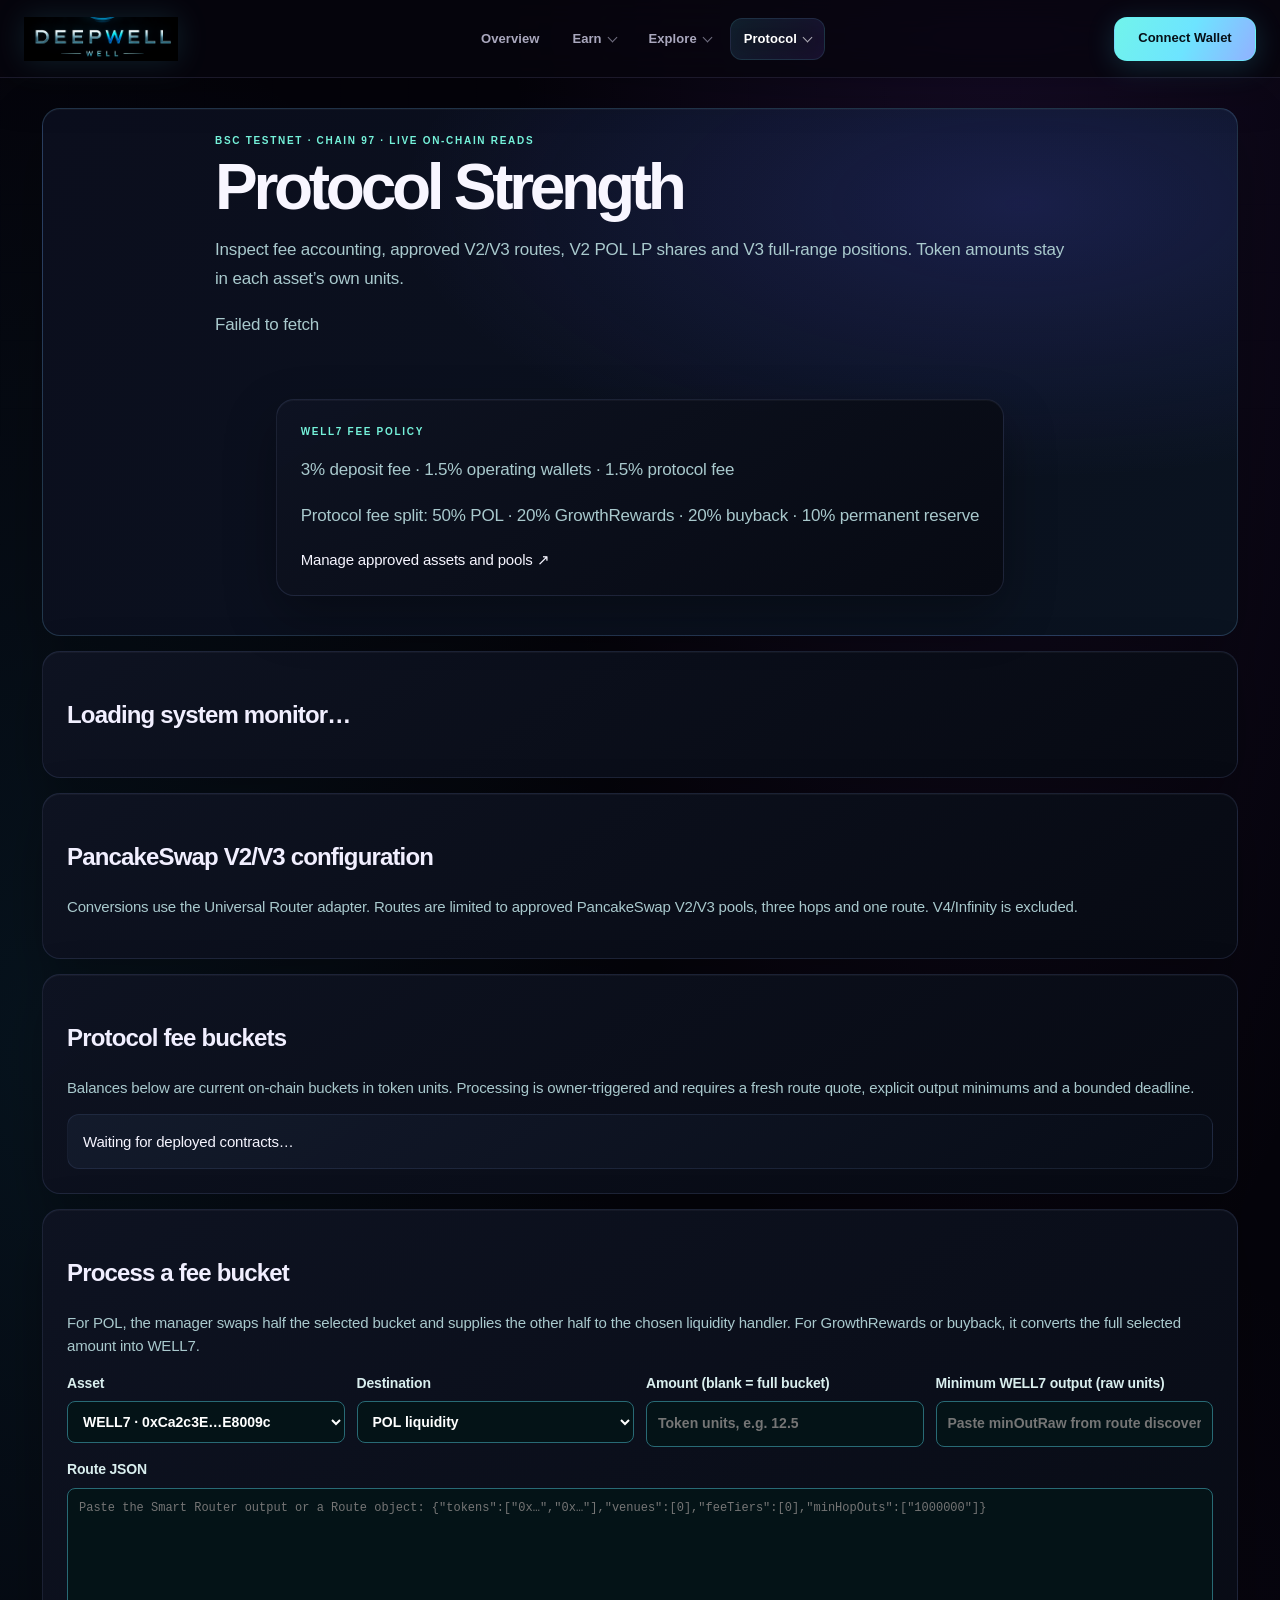
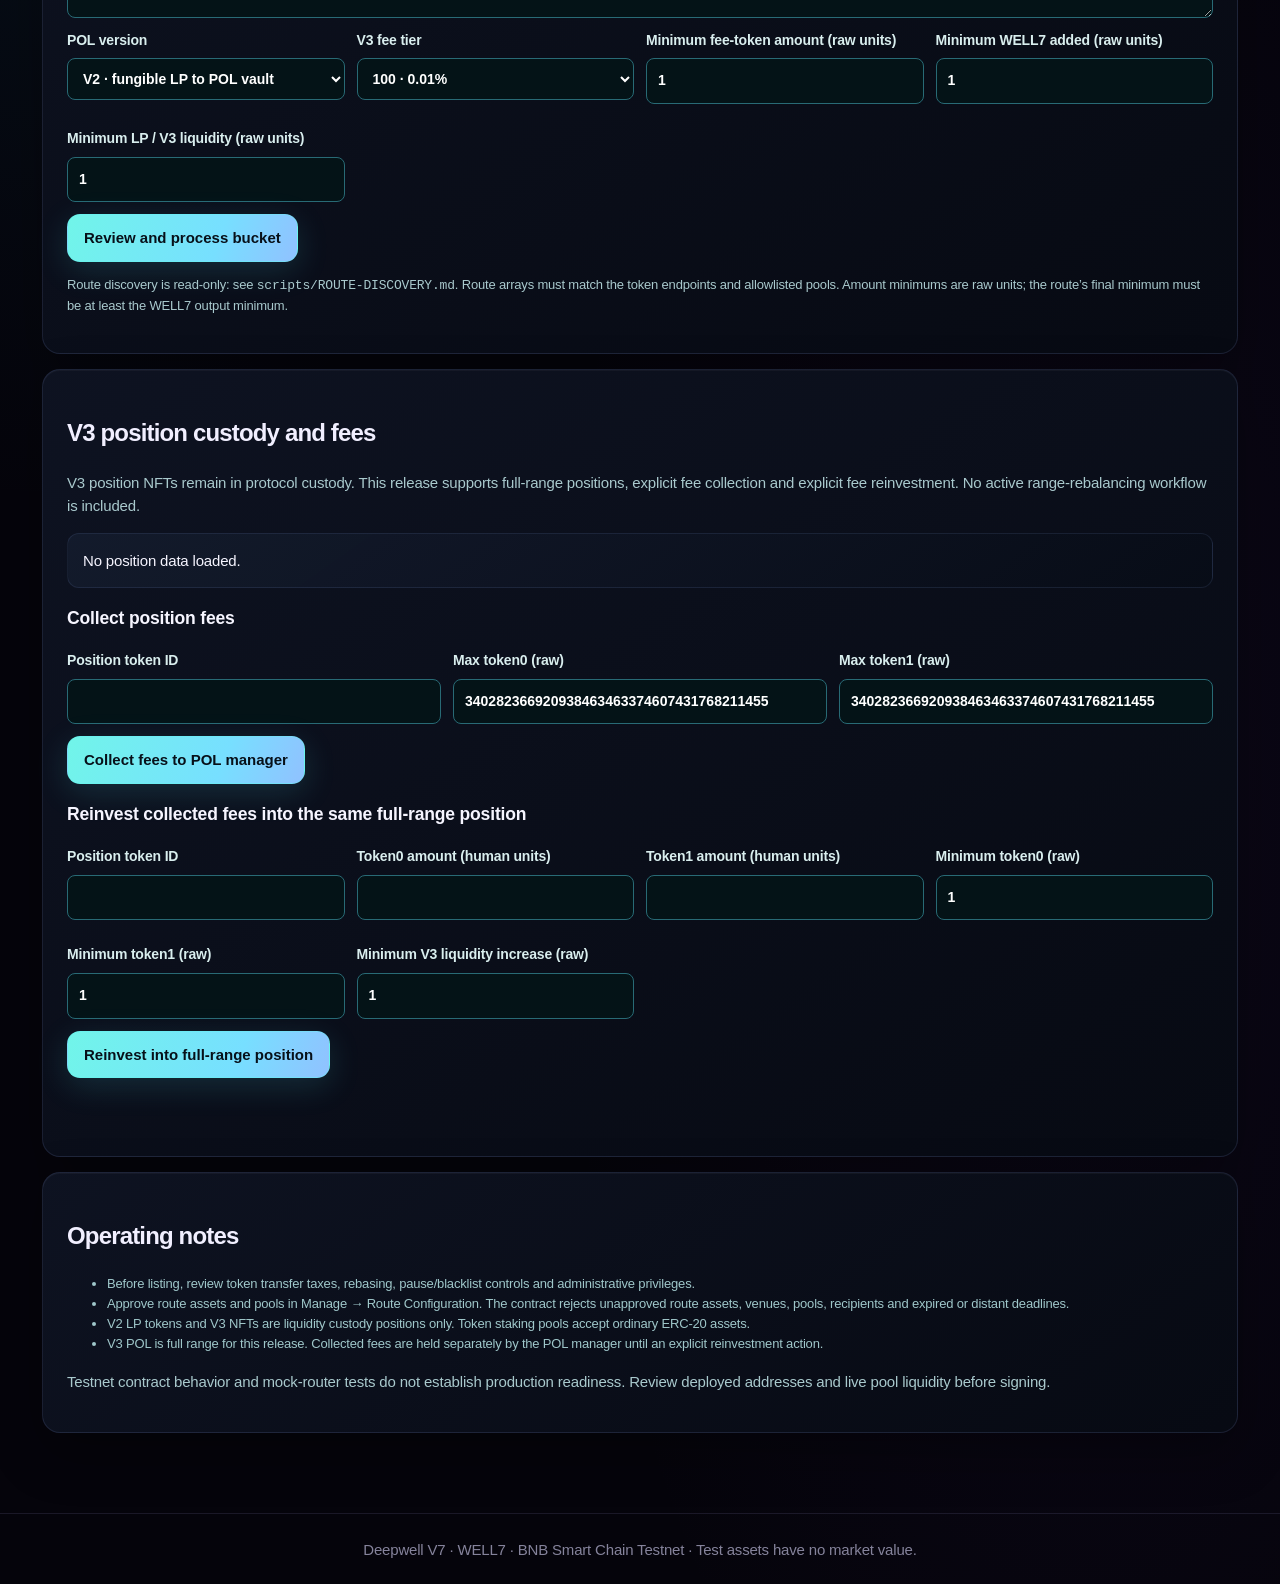
==== strength/index.html @ 783f45ca "Add files via upload" ====
<!doctype html>
<html lang="en">
<head>
  <meta charset="utf-8"><meta name="viewport" content="width=device-width,initial-scale=1">
  <title>Protocol Strength · Deepwell WELL7 Testnet</title>
  <meta name="description" content="Inspect WELL7 fee buckets, V2 POL shares and full-range V3 positions on BNB Smart Chain Testnet.">
  <link rel="icon" href="/favicon.ico"><link rel="stylesheet" href="/static/css/app.css"><link rel="stylesheet" href="/meme/meme.css"><link rel="stylesheet" href="/static/css/polish.css"><link rel="stylesheet" href="/static/css/launch-ui.css?v=well7-v2-v3">
  <style>
    .strength-main{max-width:1240px;margin:30px auto 80px;padding:0 22px}.strength-hero,.strength-box,.asset-row{background:#071519;border:1px solid #164851;border-radius:18px;padding:24px;margin:15px 0}.strength-hero{display:grid;grid-template-columns:minmax(0,1fr) minmax(250px,320px);gap:28px;align-items:center}.strength-hero h1{font-size:clamp(38px,6vw,64px);margin:8px 0}.strength-hero p,.strength-box p{color:#a9c9cd}.strength-grid{display:grid;grid-template-columns:repeat(auto-fit,minmax(220px,1fr));gap:12px}.strength-metric{background:#031014;border:1px solid #133c43;border-radius:12px;padding:15px;overflow-wrap:anywhere}.strength-metric small{display:block;color:#76a2a8;text-transform:uppercase;font-size:11px;letter-spacing:.06em}.strength-metric b{display:block;margin-top:7px;font-size:15px;overflow-wrap:anywhere}.strength-status{min-height:24px;color:#73ffea}.warn{color:#ffe28a}.good{color:#76ffea}.route-note,.action-guide{color:#9fc7ca;font-size:13px}.asset-list{display:grid;gap:12px}.asset-heading{display:flex;justify-content:space-between;gap:15px;align-items:start}.asset-heading p{margin:5px 0;color:#8fb9bd}.asset-row h3{margin:0 0 4px}.asset-row code{overflow-wrap:anywhere;color:#93cbd0;font-size:12px}.poll-link{color:#72ffe9}.form-grid{display:grid;grid-template-columns:repeat(auto-fit,minmax(220px,1fr));gap:12px}.field{display:block;color:#d9eeee;font-size:14px;font-weight:600}.field input,.field select,.field textarea{display:block;width:100%;box-sizing:border-box;margin:7px 0 12px;padding:11px;background:#041317;color:#fff;border:1px solid #286a75;border-radius:8px;font:inherit}.field textarea{min-height:130px;font:12px/1.45 ui-monospace,monospace}.form-actions{display:flex;gap:8px;flex-wrap:wrap;align-items:center}.strength-box button{padding:11px 16px}.position-list{display:grid;gap:12px}.position-card{background:#031014;border:1px solid #133c43;border-radius:12px;padding:16px}.position-card h3{margin:0 0 10px}.notice{border-left:3px solid #76ffea;padding:12px 16px;background:#0b292e;color:#c8e7e9}
    @media(max-width:850px){.strength-hero{grid-template-columns:1fr}}@media(max-width:650px){.strength-main{padding:0 14px}.strength-box,.asset-row,.strength-hero{padding:17px}.asset-heading{display:block}}
  </style>
</head>
<body>
  <header class="meme-head site-header"><a class="brand" href="/" aria-label="Deepwell home"><img src="/images/deepwell/deepwell-wordmark.png" alt="Deepwell"></a><nav class="site-nav" aria-label="Main navigation"><a class="nav-link" href="/">Overview</a><details class="nav-menu"><summary>Earn</summary><div class="nav-panel"><a class="nav-panel-link" href="/pools/">Token Staking</a><a class="nav-panel-link" href="/stocks/">Stock Staking</a><a class="nav-panel-link" href="/vaults/">Vaults</a><a class="nav-panel-link" href="/meme/">Meme Pools</a></div></details><details class="nav-menu"><summary>Explore</summary><div class="nav-panel"><a class="nav-panel-link" href="/meme/apply/">Apply to List</a><a class="nav-panel-link" href="/genesis/">Genesis</a></div></details><details class="nav-menu on"><summary>Protocol</summary><div class="nav-panel"><a class="nav-panel-link" href="/strength/" aria-current="page">Protocol Strength</a><a class="nav-panel-link" href="/docs/">Documentation</a></div></details></nav><details class="mobile-menu"><summary>Menu</summary><div class="mobile-panel"><a class="mobile-link" href="/">Overview</a><a class="mobile-link" href="/pools/">Token Staking</a><a class="mobile-link" href="/stocks/">Stock Staking</a><a class="mobile-link" href="/vaults/">Vaults</a><a class="mobile-link" href="/meme/">Meme Pools</a><a class="mobile-link" href="/manage/">Manage / Route Configuration</a><a class="mobile-link" href="/strength/" aria-current="page">Protocol Strength</a><a class="mobile-link" href="/docs/">Documentation</a></div></details><button id="connect" class="wallet-button">Connect Wallet</button></header>
  <main class="strength-main">
    <section class="strength-hero"><div><div class="eyebrow">BSC TESTNET · CHAIN 97 · LIVE ON-CHAIN READS</div><h1>Protocol Strength</h1><p>Inspect fee accounting, approved V2/V3 routes, V2 POL LP shares and V3 full-range positions. Token amounts stay in each asset’s own units.</p><p id="status" class="strength-status">Loading deployment registry…</p></div><aside class="strength-box"><div class="eyebrow">WELL7 FEE POLICY</div><p>3% deposit fee · 1.5% operating wallets · 1.5% protocol fee</p><p>Protocol fee split: 50% POL · 20% GrowthRewards · 20% buyback · 10% permanent reserve</p><a href="/manage/">Manage approved assets and pools ↗</a></aside></section>
    <section id="protocol-dashboard" class="strength-box"><h2>Loading system monitor…</h2></section>
    <section class="strength-box"><h2>PancakeSwap V2/V3 configuration</h2><p>Conversions use the Universal Router adapter. Routes are limited to approved PancakeSwap V2/V3 pools, three hops and one route. V4/Infinity is excluded.</p><div id="dex" class="strength-grid"></div><div id="activation"></div></section>
    <section class="strength-box"><h2>Protocol fee buckets</h2><p>Balances below are current on-chain buckets in token units. Processing is owner-triggered and requires a fresh route quote, explicit output minimums and a bounded deadline.</p><div id="assets" class="asset-list"><div class="strength-metric">Waiting for deployed contracts…</div></div></section>
    <section class="strength-box"><h2>Process a fee bucket</h2><p>For POL, the manager swaps half the selected bucket and supplies the other half to the chosen liquidity handler. For GrowthRewards or buyback, it converts the full selected amount into WELL7.</p>
      <div class="form-grid"><label class="field">Asset<select id="feeAsset"></select></label><label class="field">Destination<select id="feeAction"><option value="liquidity">POL liquidity</option><option value="growth">GrowthRewards WELL7</option><option value="buyback">Buyback WELL7</option></select></label><label class="field">Amount (blank = full bucket)<input id="feeAmount" placeholder="Token units, e.g. 12.5"></label><label class="field">Minimum WELL7 output (raw units)<input id="minWellOut" placeholder="Paste minOutRaw from route discovery"></label></div>
      <label class="field">Route JSON<textarea id="routeJson" spellcheck="false" placeholder='Paste the Smart Router output or a Route object: {"tokens":["0x…","0x…"],"venues":[0],"feeTiers":[0],"minHopOuts":["1000000"]}'></textarea></label>
      <div class="form-grid"><label class="field">POL version<select id="polVersion"><option value="0">V2 · fungible LP to POL vault</option><option value="1">V3 · full-range position NFT custody</option></select></label><label class="field">V3 fee tier<select id="v3FeeTier"><option value="100">100 · 0.01%</option><option value="500">500 · 0.05%</option><option value="2500">2500 · 0.25%</option><option value="10000">10000 · 1%</option></select></label><label class="field">Minimum fee-token amount (raw units)<input id="minTokenAmount" value="1"></label><label class="field">Minimum WELL7 added (raw units)<input id="minWellAmount" value="1"></label><label class="field">Minimum LP / V3 liquidity (raw units)<input id="minLiquidity" value="1"></label></div>
      <div class="form-actions"><button id="processBucket" class="meme-btn">Review and process bucket</button><span id="processStatus" class="strength-status" aria-live="polite"></span></div><p class="route-note">Route discovery is read-only: see <code>scripts/ROUTE-DISCOVERY.md</code>. Route arrays must match the token endpoints and allowlisted pools. Amount minimums are raw units; the route’s final minimum must be at least the WELL7 output minimum.</p>
    </section>
    <section class="strength-box"><h2>V3 position custody and fees</h2><p>V3 position NFTs remain in protocol custody. This release supports full-range positions, explicit fee collection and explicit fee reinvestment. No active range-rebalancing workflow is included.</p><div id="v3Positions" class="position-list"><div class="strength-metric">No position data loaded.</div></div>
      <h3>Collect position fees</h3><div class="form-grid"><label class="field">Position token ID<input id="collectId" inputmode="numeric"></label><label class="field">Max token0 (raw)<input id="collectMax0" value="340282366920938463463374607431768211455"></label><label class="field">Max token1 (raw)<input id="collectMax1" value="340282366920938463463374607431768211455"></label></div><button id="collectFees" class="meme-btn">Collect fees to POL manager</button>
      <h3>Reinvest collected fees into the same full-range position</h3><div class="form-grid"><label class="field">Position token ID<input id="reinvestId" inputmode="numeric"></label><label class="field">Token0 amount (human units)<input id="reinvestAmount0"></label><label class="field">Token1 amount (human units)<input id="reinvestAmount1"></label><label class="field">Minimum token0 (raw)<input id="reinvestMin0" value="1"></label><label class="field">Minimum token1 (raw)<input id="reinvestMin1" value="1"></label><label class="field">Minimum V3 liquidity increase (raw)<input id="reinvestMinLiquidity" value="1"></label></div><button id="reinvestFees" class="meme-btn">Reinvest into full-range position</button><p id="positionActionStatus" class="strength-status" aria-live="polite"></p>
    </section>
    <section class="strength-box"><h2>Operating notes</h2><ul class="action-guide"><li>Before listing, review token transfer taxes, rebasing, pause/blacklist controls and administrative privileges.</li><li>Approve route assets and pools in <a href="/manage/">Manage → Route Configuration</a>. The contract rejects unapproved route assets, venues, pools, recipients and expired or distant deadlines.</li><li>V2 LP tokens and V3 NFTs are liquidity custody positions only. Token staking pools accept ordinary ERC-20 assets.</li><li>V3 POL is full range for this release. Collected fees are held separately by the POL manager until an explicit reinvestment action.</li></ul><p class="warn">Testnet contract behavior and mock-router tests do not establish production readiness. Review deployed addresses and live pool liquidity before signing.</p></section>
  </main>
  <footer class="meme-footer">Deepwell V7 · WELL7 · BNB Smart Chain Testnet · Test assets have no market value.</footer>
  <script src="/static/js/ethers.umd.min.js"></script><script src="/static/js/bsc-config.js"></script><script src="/static/js/runtime-env.js"></script><script src="/static/js/dw-viz.js?v=20261010c"></script><script src="/strength/config.js"></script><script src="/static/js/wallet-session.js?v=20261013d"></script><script src="/strength/strength.js?v=well7-v2-v3"></script>
</body>
</html>
---- static/css/app.css ----
*{box-sizing:border-box}body{margin:0;background:#02070a;color:#edfefe;font:15px/1.55 Inter,system-ui,-apple-system,Segoe UI,sans-serif}a{color:inherit;text-decoration:none}header{height:76px;position:sticky;top:0;z-index:10;display:flex;align-items:center;gap:32px;padding:0 max(22px,calc((100vw - 1240px)/2));background:#030a0deF;border-bottom:1px solid #12353c;backdrop-filter:blur(16px)}.brand img{width:178px;display:block}nav{display:flex;gap:8px;flex:1}nav a{padding:9px 12px;color:#9cc1c6;border-radius:9px}nav a.on,nav a:hover{background:#0b2228;color:#fff}button,.actions a{border:0;background:#70ffe7;color:#032328;font-weight:800;padding:11px 15px;border-radius:9px;cursor:pointer}button.ghost,.actions a.ghost{background:#0e282e;color:#d9ffff;border:1px solid #21545c}#wallet{min-width:140px}.teststrip{padding:9px 20px;text-align:center;background:#09242a;border-bottom:1px solid #19535c;color:#aee4e6}.teststrip b{color:#72ffe9;margin-right:16px}main{max-width:1240px;margin:auto;padding:28px 22px 70px}.hero{min-height:500px;border:1px solid #164851;border-radius:24px;background:linear-gradient(90deg,#021013ef 0,#031317c4 45%,#04101638),url('/images/deepwell/deepwell-bsc-hero.jpg') center/cover;display:flex;align-items:center;padding:60px;margin-bottom:22px;box-shadow:0 25px 80px #000b}.hero>div{max-width:650px}.eyebrow{font-size:12px;letter-spacing:.18em;color:#67fbe5;font-weight:900}.hero h1,.title h1{font-size:clamp(38px,6vw,70px);line-height:1.02;margin:13px 0 20px}.hero p,.title p,.feature p{color:#b6d3d7;font-size:18px}.actions{display:flex;gap:10px;margin-top:28px}.stats{display:grid;grid-template-columns:repeat(4,1fr);gap:12px;margin:18px 0 30px}.stats div,.card,.feature,.empty{background:#071519;border:1px solid #143f46;border-radius:17px}.stats div{padding:18px}.stats span,.m span{display:block;color:#7da8ad;font-size:12px;text-transform:uppercase;letter-spacing:.07em}.stats b{font-size:19px}.feature{display:grid;grid-template-columns:1fr 1fr;overflow:hidden;margin:18px 0}.feature.reverse{direction:rtl}.feature.reverse>*{direction:ltr}.feature img{width:100%;height:100%;min-height:380px;object-fit:cover}.feature>div{padding:42px}.feature h2{font-size:35px;margin:8px 0}.split{display:grid;gap:7px;margin-top:22px}.split i{font-style:normal;padding:7px 10px;border-radius:6px;background:linear-gradient(90deg,#1b6c72 var(--w),#0a252a var(--w));font-size:12px}.title{padding:30px 2px 20px;max-width:850px}.title h1{font-size:52px}.cards{display:grid;gap:12px}.card{display:grid;grid-template-columns:64px minmax(190px,1.25fr) repeat(3,minmax(120px,.8fr)) auto;align-items:center;gap:18px;padding:17px}.coin{width:54px;height:54px;border-radius:50%;display:grid;place-items:center;background:radial-gradient(circle at 30% 25%,#7fffea,#135867 55%,#06161a);border:1px solid #48b9bd;box-shadow:0 0 24px #36f6da28;font-weight:900;font-size:11px}.ct h3{margin:0;font-size:20px}.ct p{margin:1px 0;color:#9ec3c8}.ct small{color:#5fd8cc}.m b{display:block;margin-top:5px}.buttons{display:flex;gap:6px;flex-wrap:wrap;justify-content:flex-end}.buttons button{padding:8px 10px;font-size:12px}.empty{padding:40px;text-align:center;color:#8eafb3}footer{border-top:1px solid #123238;color:#688d92;padding:30px;text-align:center}.vault{border-color:#1f5558}@media(max-width:1000px){.stats{grid-template-columns:1fr 1fr}.feature{grid-template-columns:1fr}.card{grid-template-columns:54px 1fr 1fr}.buttons{grid-column:1/-1;justify-content:flex-start}.m:nth-of-type(3){grid-column:2/3}}@media(max-width:720px){header{height:auto;padding:14px 18px;flex-wrap:wrap}.brand img{width:145px}nav{order:3;width:100%;overflow:auto}main{padding:18px 14px 50px}.hero{padding:32px 24px;min-height:450px}.stats{grid-template-columns:1fr}.feature>div{padding:26px}.card{grid-template-columns:54px 1fr}.m{grid-column:2}.buttons{grid-column:1/-1}.teststrip span{display:block}.title h1{font-size:42px}}
.panel{background:#071519;border:1px solid #143f46;border-radius:17px;padding:28px;margin:18px 0}.panel h2{font-size:32px;margin:8px 0 12px}.panel p{color:#a9c9cd}.socialrow{display:flex;gap:8px;flex-wrap:wrap;margin-top:20px}.social{padding:9px 13px;border-radius:9px;border:1px solid #27636b;background:#0b252a;color:#dffffc;font-weight:800}.social.disabled{opacity:.5}.ref-link{display:grid;grid-template-columns:minmax(260px,1fr) auto auto auto;gap:8px;margin:18px 0}.ref-link input{min-width:0;padding:12px;border-radius:9px;border:1px solid #26545b;background:#031014;color:#bde4e7}.refgrid,.strengthgrid{display:grid;grid-template-columns:repeat(3,1fr);gap:10px}.refgrid>div,.strengthgrid>div{padding:17px;border-radius:13px;background:#041014;border:1px solid #133c43}.refgrid span,.strengthgrid span{display:block;color:#7faab0;text-transform:uppercase;font-size:11px;letter-spacing:.06em}.refgrid b,.strengthgrid b{display:block;font-size:21px;margin-top:5px}.refgrid small,.strengthgrid small,.fine{display:block;color:#6f989d;font-size:11px;margin-top:4px}.strength{background:linear-gradient(135deg,#071519,#071b20)}@media(max-width:900px){.ref-link{grid-template-columns:1fr 1fr}.ref-link input{grid-column:1/-1}.refgrid,.strengthgrid{grid-template-columns:1fr 1fr}}@media(max-width:600px){.refgrid,.strengthgrid,.ref-link{grid-template-columns:1fr}.ref-link input{grid-column:auto}}
.docs-hero{border:1px solid #164851;border-radius:24px;padding:58px;background:radial-gradient(circle at 75% 20%,#0f3d43 0,#07191d 28%,#031013 62%,#02090b 100%);box-shadow:0 25px 80px #000b;margin-bottom:24px}.docs-hero>div{max-width:900px}.docs-hero h1{font-size:clamp(42px,6vw,72px);line-height:1.02;margin:12px 0 20px}.docs-hero p{font-size:19px;color:#b7d3d7;max-width:820px}.docs-tags{display:flex;gap:8px;flex-wrap:wrap;margin-top:24px}.docs-tags span{padding:8px 11px;border:1px solid #27636b;border-radius:999px;color:#bff6ef;background:#071f23;font-size:12px;font-weight:800}.docs-layout{display:grid;grid-template-columns:230px minmax(0,1fr);gap:28px;align-items:start}.docs-toc{position:sticky;top:102px;background:#061418;border:1px solid #143f46;border-radius:16px;padding:18px}.docs-toc b{display:block;color:#fff;margin-bottom:10px}.docs-toc a{display:block;color:#83aeb3;padding:7px 5px;border-radius:7px;font-size:13px}.docs-toc a:hover{color:#72ffe9;background:#092126}.docs-content{min-width:0}.doc-section{scroll-margin-top:100px;background:#071519;border:1px solid #143f46;border-radius:18px;padding:34px;margin-bottom:16px}.doc-section h2{font-size:34px;line-height:1.08;margin:8px 0 16px}.doc-section h3{font-size:21px;margin:26px 0 10px}.doc-section p{color:#a9c9cd;font-size:16px;max-width:890px}.doc-section strong{color:#eaffff}.doc-callout,.doc-warning{display:grid;gap:5px;padding:18px 20px;border:1px solid #24626a;border-radius:13px;background:#081f24;margin-top:20px}.doc-callout b,.doc-warning b{color:#7fffea}.doc-callout span,.doc-warning span{color:#9ec4c8}.doc-grid{display:grid;grid-template-columns:repeat(4,1fr);gap:10px;margin:18px 0}.doc-grid>div{background:#041014;border:1px solid #133c43;border-radius:13px;padding:17px}.doc-grid span{display:block;color:#769fa5;text-transform:uppercase;font-size:11px;letter-spacing:.06em}.doc-grid b{display:block;font-size:19px;margin-top:5px}.fee-visual{display:grid;grid-template-columns:1fr 1fr;gap:10px;margin:20px 0}.fee-visual div{position:relative;overflow:hidden;border-radius:14px;padding:24px;background:#06161a;border:1px solid #1b5961}.fee-visual div:before{content:"";position:absolute;left:0;bottom:0;width:var(--w);height:3px;background:#70ffe7}.fee-visual b{display:block;font-size:28px;color:#70ffe7}.fee-visual span{color:#afcfd3}.doc-fees{display:grid;grid-template-columns:repeat(5,1fr);gap:9px;margin:20px 0}.doc-fees div{background:#041014;border:1px solid #133c43;border-radius:13px;padding:16px}.doc-fees b{display:block;font-size:22px;color:#75ffe9}.doc-fees span{display:block;font-weight:800;margin:4px 0}.doc-fees small{color:#739aa0}.streak-row{display:grid;grid-template-columns:repeat(4,1fr);gap:9px;margin:16px 0}.streak-row span{background:#041014;border:1px solid #133c43;border-radius:12px;padding:14px;color:#9fc7cb}.streak-row b{color:#fff}.launch-steps{list-style:none;padding:0;margin:22px 0;counter-reset:launch}.launch-steps li{counter-increment:launch;display:grid;grid-template-columns:42px 1fr;column-gap:14px;padding:18px 0;border-bottom:1px solid #12373d}.launch-steps li:before{content:counter(launch);grid-row:1/3;width:34px;height:34px;border-radius:50%;display:grid;place-items:center;background:#0c3338;color:#72ffe9;font-weight:900}.launch-steps b{font-size:17px}.launch-steps span{color:#8fb7bc;margin-top:3px}.metric-list{display:grid;grid-template-columns:1fr 1fr;gap:9px;margin:18px 0}.metric-list span{padding:15px;border-radius:11px;background:#041014;border:1px solid #133c43;color:#c4e4e7}.doc-warning{border-color:#725f28;background:#1b1808}.doc-warning b{color:#ffe483}@media(max-width:1000px){.docs-layout{grid-template-columns:1fr}.docs-toc{position:static;display:flex;gap:6px;overflow:auto}.docs-toc b{display:none}.docs-toc a{white-space:nowrap;border:1px solid #163e45}.doc-grid{grid-template-columns:1fr 1fr}.doc-fees{grid-template-columns:1fr 1fr}.doc-fees div:last-child{grid-column:1/-1}}@media(max-width:650px){.docs-hero{padding:34px 24px}.doc-section{padding:24px 20px}.doc-section h2{font-size:28px}.doc-grid,.fee-visual,.streak-row,.metric-list,.doc-fees{grid-template-columns:1fr}.doc-fees div:last-child{grid-column:auto}}
/* UI hotfix: native-style transaction modal, toast feedback and rewards countdown */
.dw-modal{position:fixed;inset:0;z-index:9999;background:#000b;backdrop-filter:blur(8px);display:none;align-items:center;justify-content:center;padding:18px}.dw-modal.show{display:flex}.dw-modal-card{position:relative;width:min(460px,100%);background:#071519;border:1px solid #21545c;border-radius:20px;padding:28px;box-shadow:0 30px 100px #000}.dw-modal-card h3{font-size:27px;margin:7px 0 20px}.dw-modal-card p{color:#a9c9cd}.dw-modal-x{position:absolute;right:15px;top:12px;background:transparent;color:#a8c8cc;font-size:28px;padding:2px 9px}.dw-amount-label{display:block;color:#86aaae;font-size:12px;text-transform:uppercase;letter-spacing:.08em;margin-bottom:7px}.dw-amount-row{display:flex;align-items:center;background:#031014;border:1px solid #1d4c54;border-radius:12px;overflow:hidden}.dw-amount-row input{min-width:0;flex:1;background:transparent;border:0;outline:0;color:#fff;font:700 25px/1.2 Inter,system-ui;padding:16px}.dw-amount-row input.bad{box-shadow:inset 0 0 0 1px #ff6275}.dw-amount-row span{padding:0 16px;color:#70ffe7;font-weight:900}.dw-modal-meta{margin-top:9px;color:#789fa4;font-size:12px}.dw-modal-actions{display:grid;grid-template-columns:1fr 1fr;gap:10px;margin-top:24px}.dw-toast{position:fixed;z-index:10000;right:22px;bottom:22px;max-width:390px;padding:13px 17px;border-radius:12px;background:#0d292e;border:1px solid #2b696f;color:#eaffff;box-shadow:0 16px 50px #000b;font-weight:700}.dw-toast.error{border-color:#a94855;background:#31131a}.dw-toast.warn{border-color:#916d32;background:#2d2210}.dw-toast[hidden]{display:none}[data-reward-start]{font-variant-numeric:tabular-nums;color:#7fffea}[data-reward-start].live{color:#70ffe7}.buttons button:disabled{opacity:.55;cursor:not-allowed}
@media(max-width:560px){.dw-modal-card{padding:24px 18px}.dw-modal-actions{grid-template-columns:1fr}.dw-toast{left:14px;right:14px;bottom:14px}}

/* Mobile navigation */
.menu-toggle{display:none;width:44px;height:42px;min-width:44px;padding:10px;border:1px solid #21545c;background:#0b2228;align-items:center;justify-content:center;flex-direction:column;gap:4px}
.menu-toggle span{display:block;width:20px;height:2px;border-radius:2px;background:#d9ffff;transition:transform .18s ease,opacity .18s ease}
.menu-toggle.open span:nth-child(1){transform:translateY(6px) rotate(45deg)}
.menu-toggle.open span:nth-child(2){opacity:0}
.menu-toggle.open span:nth-child(3){transform:translateY(-6px) rotate(-45deg)}
@media(max-width:720px){
 header{height:68px;padding:0 14px;flex-wrap:nowrap;gap:10px}
 .brand{flex:1;min-width:0}.brand img{width:132px}
 .menu-toggle{display:flex;order:2}
 #wallet{order:3;min-width:0;max-width:132px;padding:10px 11px;white-space:nowrap;overflow:hidden;text-overflow:ellipsis}
 #main-nav{display:none;position:absolute;left:10px;right:10px;top:72px;width:auto;order:initial;overflow:visible;flex-direction:column;gap:5px;padding:10px;background:#041115f7;border:1px solid #18454d;border-radius:14px;box-shadow:0 22px 60px #000d;backdrop-filter:blur(18px)}
 #main-nav.open{display:flex}
 #main-nav a{display:block;padding:13px 14px;font-size:15px}
 #main-nav a.on{background:#0c3036;color:#75ffe9}
}

/* Direct multi-wallet selector (no third-party connector) */
.wallet-choices{display:grid;gap:9px;margin-top:18px}.wallet-choice{width:100%;display:flex;justify-content:space-between;align-items:center;gap:13px;text-align:left;padding:13px 14px;border:1px solid #21545c;background:#071d22;color:#eaffff;border-radius:10px}.wallet-choice:hover{background:#0b2a30;border-color:#47aab0}.wallet-choice span{color:#789fa4;font-size:12px}.wallet-empty{display:grid;gap:4px;padding:14px;border:1px solid #3f5960;background:#08161a;border-radius:11px;color:#d8eff1}.wallet-mobile{margin-top:18px;padding-top:17px;border-top:1px solid #173b42}.wallet-mobile p{color:#789fa4}.wallet-mobile-actions{display:grid;grid-template-columns:1fr 1fr 1fr;gap:8px;margin:12px 0}.wallet-open{display:grid;place-items:center;min-height:44px;padding:10px 12px;border:1px solid #21545c;border-radius:9px;background:#0b2228;color:#d9ffff;font-weight:800;text-align:center;text-decoration:none}@media(max-width:560px){.wallet-choice{padding:12px}.wallet-mobile-actions{grid-template-columns:1fr}}

/* v9 wallet UX */
button.danger{background:#3a171a;color:#ffd7da;border:1px solid #754047}.wallet-account{font-family:ui-monospace,SFMono-Regular,Menlo,monospace;word-break:break-all;color:#a9d3d7}.wallet-empty{gap:8px}.wallet-empty span{color:#789fa4;font-size:13px}.wallet-note{color:#789fa4;margin:4px 0 10px}
---- meme/meme.css ----
.meme-head{display:flex;align-items:center;gap:20px;justify-content:space-between;padding:12px 3vw;min-height:78px;border-bottom:1px solid #16434a;background:#041015}.meme-head img{width:145px;max-height:48px;object-fit:contain}.meme-head nav{display:flex;gap:15px;flex-wrap:wrap}.meme-head a{color:#a4c8ca;text-decoration:none;font-size:13px;font-weight:700}.meme-head a.on,.meme-head a:hover{color:#70ffe7}.meme-head button,.meme-btn{background:#72ffe8;color:#032326;border:0;border-radius:10px;padding:12px 16px;font-weight:800;cursor:pointer}.meme-main{max-width:1160px;margin:40px auto 80px;padding:0 22px;min-height:60vh}.meme-main h1{font-size:clamp(40px,6vw,70px);margin:14px 0}.meme-main>p{color:#a3c7cb;font-size:18px}.meme-notice{border:1px solid #24545c;background:#0a2228;border-radius:12px;padding:15px;margin:25px 0;color:#a8d9d8}.meme-grid{display:grid;grid-template-columns:repeat(auto-fit,minmax(275px,1fr));gap:16px}.meme-card{background:#071a20;border:1px solid #19474f;border-radius:17px;padding:24px}.meme-card h2{font-size:24px;margin:5px 0 12px}.meme-card p,.meme-card small{color:#8db8bf}.meme-metrics{display:grid;grid-template-columns:1fr 1fr;gap:10px;margin:16px 0}.meme-metrics>div{padding:12px;background:#031116;border-radius:9px}.meme-metrics b{display:block;color:#dffff9;margin-top:4px}.meme-input{width:100%;background:#061116;border:1px solid #2a565c;border-radius:9px;color:white;padding:13px;margin:6px 0 12px;box-sizing:border-box}.meme-amount-row{display:flex;align-items:center;gap:8px}.meme-amount-row .meme-input{flex:1;min-width:0}.meme-max{margin:6px 0 12px;padding:11px 14px;border:1px solid #2b6269;border-radius:9px;background:#0d3035;color:#b9fff4;font-weight:700;cursor:pointer}.meme-max:disabled{opacity:.5;cursor:default}.meme-actions{display:flex;gap:8px;flex-wrap:wrap}.meme-actions button{background:#0d3035;border:1px solid #2b6269;color:#b9fff4;border-radius:9px;padding:10px 12px;cursor:pointer}.meme-actions button:disabled{opacity:.5;cursor:default}.meme-status{color:#75ffe9;font-size:13px}.meme-error{color:#ff9fae}.meme-footer{padding:24px;text-align:center;color:#779da3;border-top:1px solid #143c43}.meme-card a{color:#6bffea}.meme-card code{overflow-wrap:anywhere}.meme-card label{display:block;font-size:13px;color:#a9d5d7}.meme-fieldgrid{display:grid;grid-template-columns:1fr 1fr;gap:10px}@media(max-width:850px){.meme-head{flex-wrap:wrap}.meme-head nav{order:3;width:100%;overflow:auto;flex-wrap:nowrap;padding-bottom:8px}.meme-head nav a{white-space:nowrap}.meme-fieldgrid{grid-template-columns:1fr}}
---- static/css/polish.css ----
/* Deepwell V7 visual refresh: quiet surfaces, clear hierarchy, and responsive layouts. */
:root {
  color-scheme: dark;
  --dw-bg: #05090c;
  --dw-surface: #0b1217;
  --dw-raised: #101a20;
  --dw-line: rgba(159, 232, 224, .13);
  --dw-line-strong: rgba(126, 245, 224, .27);
  --dw-text: #f2f7f6;
  --dw-muted: #a0afb1;
  --dw-dim: #718387;
  --dw-mint: #75f2da;
  --dw-mint-dark: #31bda9;
  --dw-radius: 22px;
  --dw-shadow: 0 24px 72px rgba(0, 0, 0, .34);
  --dw-font: -apple-system, BlinkMacSystemFont, "SF Pro Display", "SF Pro Text", "Segoe UI", system-ui, sans-serif;
}

html { scroll-behavior: smooth; }
body {
  min-height: 100vh;
  background:
    radial-gradient(ellipse at 80% -20%, rgba(15, 74, 78, .18), transparent 44%),
    radial-gradient(ellipse at 0% 40%, rgba(11, 45, 56, .13), transparent 42%),
    var(--dw-bg);
  color: var(--dw-text);
  font-family: var(--dw-font);
  font-size: 15px;
  line-height: 1.55;
  letter-spacing: -.012em;
  -webkit-font-smoothing: antialiased;
  text-rendering: optimizeLegibility;
}
button, input, textarea, select { font: inherit; }
button {
  border: 1px solid rgba(117, 242, 218, .32);
  border-radius: 12px;
  background: linear-gradient(180deg, #82ffe4, #5fe2ca);
  color: #04201e;
  font-weight: 700;
}
button.ghost, .buttons button.ghost, .dw-modal-actions button.ghost {
  border: 1px solid rgba(169, 219, 216, .16);
  border-radius: 12px;
  background: rgba(14, 29, 34, .88);
  color: #c8d8d6;
}
button { transition: transform .18s ease, border-color .18s ease, background .18s ease, box-shadow .18s ease; }
button:not(:disabled):hover { transform: translateY(-1px); }
button:focus-visible, a:focus-visible, input:focus-visible, textarea:focus-visible, summary:focus-visible { outline: 2px solid var(--dw-mint); outline-offset: 3px; }

/* Shared top navigation */
.site-header, .meme-head.site-header {
  position: sticky;
  top: 0;
  z-index: 50;
  display: flex;
  align-items: center;
  gap: 16px;
  width: 100%;
  min-height: 76px;
  height: auto;
  max-width: none;
  margin: 0;
  padding: 10px max(24px, calc((100vw - 1320px) / 2));
  background: rgba(4, 8, 11, .84);
  border: 0;
  border-bottom: 1px solid rgba(167, 236, 229, .1);
  box-shadow: 0 8px 28px rgba(0, 0, 0, .16);
  backdrop-filter: blur(22px) saturate(150%);
}
.site-header .brand, .meme-head.site-header > a:first-child {
  display: flex;
  align-items: center;
  flex: 0 0 auto;
  min-width: 0;
  padding: 0;
}
.site-header .brand img, .meme-head.site-header > a:first-child img {
  display: block;
  width: 148px;
  max-height: 44px;
  object-fit: contain;
}
.site-nav, .meme-head.site-header nav {
  display: flex;
  align-items: center;
  justify-content: center;
  flex: 1 1 auto;
  min-width: 0;
  gap: 4px;
  margin: 0;
  padding: 0;
  overflow: visible;
}
.site-nav .nav-link, .site-nav .nav-menu > summary,
.meme-head.site-header nav .nav-link, .meme-head.site-header nav .nav-menu > summary {
  display: flex;
  align-items: center;
  gap: 7px;
  min-height: 40px;
  padding: 8px 12px;
  border: 1px solid transparent;
  border-radius: 12px;
  color: #a8b8ba;
  font-size: 13px;
  font-weight: 600;
  line-height: 1;
  white-space: nowrap;
  cursor: pointer;
  list-style: none;
  transition: color .18s ease, background .18s ease, border-color .18s ease;
}
.site-nav .nav-link:hover, .site-nav .nav-menu > summary:hover,
.site-nav .nav-link[aria-current="page"], .site-nav .nav-menu.on > summary,
.meme-head.site-header nav .nav-link:hover, .meme-head.site-header nav .nav-menu > summary:hover,
.meme-head.site-header nav .nav-link[aria-current="page"], .meme-head.site-header nav .nav-menu.on > summary {
  color: #f4fffd;
  background: rgba(143, 245, 226, .08);
  border-color: rgba(143, 245, 226, .09);
}
.nav-menu { position: relative; list-style: none; }
.nav-menu > summary::-webkit-details-marker { display: none; }
.nav-menu > summary::after {
  content: "";
  width: 6px;
  height: 6px;
  margin-top: -3px;
  border-right: 1.5px solid currentColor;
  border-bottom: 1.5px solid currentColor;
  transform: rotate(45deg);
  opacity: .65;
  transition: transform .18s ease;
}
.nav-menu[open] > summary::after { margin-top: 3px; transform: rotate(225deg); }
.nav-panel, .mobile-panel {
  position: absolute;
  top: calc(100% + 10px);
  left: 0;
  z-index: 60;
  display: grid;
  min-width: 210px;
  gap: 3px;
  padding: 7px;
  border: 1px solid var(--dw-line-strong);
  border-radius: 16px;
  background: rgba(9, 17, 21, .97);
  box-shadow: 0 20px 60px rgba(0, 0, 0, .5);
  backdrop-filter: blur(20px);
}
.nav-panel a, .mobile-panel a {
  display: flex;
  align-items: center;
  min-height: 40px;
  padding: 9px 11px;
  border-radius: 10px;
  color: #b5c5c6;
  font-size: 13px;
  font-weight: 600;
  white-space: nowrap;
}
.nav-panel a:hover, .mobile-panel a:hover, .nav-panel a[aria-current="page"] {
  color: #f5fffd;
  background: rgba(117, 242, 218, .1);
}
.site-header #wallet, .meme-head.site-header #connect, .site-header .wallet-button {
  flex: 0 0 auto;
  min-width: 142px;
  min-height: 42px;
  padding: 10px 16px;
  border: 1px solid rgba(117, 242, 218, .48);
  border-radius: 13px;
  background: linear-gradient(180deg, #83ffe5, #63e4cd);
  color: #05211f;
  box-shadow: 0 5px 22px rgba(72, 224, 194, .12);
  font-size: 13px;
  font-weight: 750;
}
.site-header #wallet:hover, .meme-head.site-header #connect:hover { box-shadow: 0 8px 28px rgba(72, 224, 194, .23); }
.site-header .menu-toggle { display: none; }
.mobile-menu { display: none; }

.teststrip {
  display: flex;
  align-items: center;
  justify-content: center;
  gap: 12px;
  min-height: 42px;
  padding: 8px 18px;
  border-bottom: 1px solid rgba(117, 242, 218, .1);
  background: rgba(9, 25, 30, .78);
  color: #9eafb2;
  font-size: 12px;
  line-height: 1.4;
  text-align: center;
}
.teststrip b { margin: 0; color: var(--dw-mint); font-size: 11px; letter-spacing: .08em; }

main { max-width: 1240px; margin: 0 auto; padding: 30px 24px 88px; }
.hero {
  position: relative;
  isolation: isolate;
  min-height: 520px;
  display: flex;
  align-items: center;
  overflow: hidden;
  padding: clamp(34px, 6vw, 78px);
  border: 1px solid rgba(149, 232, 224, .18);
  border-radius: 30px;
  background:
    linear-gradient(90deg, rgba(3, 9, 12, .94) 0%, rgba(3, 11, 14, .78) 43%, rgba(3, 10, 13, .24) 100%),
    url('/images/deepwell/deepwell-bsc-hero.jpg') center / cover;
  box-shadow: var(--dw-shadow);
}
.hero::after {
  content: "";
  position: absolute;
  z-index: -1;
  inset: 0;
  background: radial-gradient(ellipse at 7% 50%, rgba(26, 111, 106, .11), transparent 50%);
}
.hero > div { max-width: 720px; }
.eyebrow {
  color: var(--dw-mint);
  font-size: 10px;
  font-weight: 750;
  letter-spacing: .17em;
  line-height: 1.5;
  text-transform: uppercase;
}
.hero h1, .title h1, .docs-hero h1, .meme-main h1, .genesis-hero h1, .strength-hero h1 {
  color: #f4f8f7;
  font-size: clamp(44px, 6.4vw, 76px);
  font-weight: 650;
  letter-spacing: -.065em;
  line-height: .99;
  text-wrap: balance;
}
.hero h1 { max-width: 730px; margin: 16px 0 20px; }
.hero p, .title p, .feature p, .docs-hero p, .meme-main > p, .genesis-hero p, .strength-hero p {
  color: #b1c0c1;
  font-size: 16px;
  line-height: 1.7;
}
.hero p { max-width: 610px; margin: 0; }
.actions { align-items: center; gap: 10px; margin-top: 25px; }
.actions a, .button-link, .panel .actions {
  display: inline-flex;
  align-items: center;
  justify-content: center;
  min-height: 44px;
  padding: 11px 16px;
  border-radius: 13px;
  background: linear-gradient(180deg, #82ffe4, #5fe2ca);
  color: #04201e;
  box-shadow: 0 6px 20px rgba(83, 226, 200, .13);
  font-size: 13px;
  font-weight: 750;
}
.actions a.ghost, .button-link.ghost, .panel .actions.ghost {
  border: 1px solid rgba(169, 219, 216, .18);
  background: rgba(10, 25, 30, .72);
  color: #dce9e7;
  box-shadow: none;
}
.actions a:hover, .button-link:hover { transform: translateY(-1px); }
.socialrow { gap: 8px; margin-top: 22px; }
.social { padding: 8px 12px; border-radius: 11px; background: rgba(8, 21, 25, .74); border-color: rgba(165, 224, 217, .14); color: #b7cecb; font-size: 12px; }

.stats { gap: 13px; margin: 16px 0 42px; }
.stats > div {
  min-width: 0;
  min-height: 126px;
  display: flex;
  flex-direction: column;
  justify-content: space-between;
  gap: 15px;
  padding: 20px 21px;
  border: 1px solid var(--dw-line);
  border-radius: 19px;
  background: linear-gradient(145deg, rgba(15, 27, 33, .94), rgba(8, 16, 20, .94));
  box-shadow: 0 12px 32px rgba(0, 0, 0, .13);
}
.stats span { display: block; color: #8fa4a6; font-size: 10px; font-weight: 700; letter-spacing: .1em; line-height: 1.4; text-transform: uppercase; }
.stats b { display: block; color: #f2faf8; font-size: clamp(19px, 2vw, 24px); font-weight: 650; font-variant-numeric: tabular-nums; letter-spacing: -.04em; line-height: 1.2; white-space: normal; }
.stats > div:nth-child(2) b { color: var(--dw-mint); }
.stats small { display: block; margin-top: -9px; color: #829699; font-size: 11px; line-height: 1.45; }

.title { max-width: 860px; padding: 52px 2px 24px; }
.title h1 { margin: 11px 0 13px; font-size: clamp(42px, 5.4vw, 62px); }
.title p { max-width: 760px; margin: 0; }
.page-tags { display: flex; flex-wrap: wrap; gap: 8px; margin-top: 21px; }
.page-tags span { padding: 7px 10px; border: 1px solid rgba(163, 223, 217, .14); border-radius: 999px; background: rgba(12, 24, 29, .72); color: #b0c4c4; font-size: 10px; font-weight: 700; letter-spacing: .065em; }

/* Staking lists become a responsive collection of readable cards. */
.farm-grid, .vault-grid {
  display: grid;
  grid-template-columns: repeat(auto-fit, minmax(min(100%, 350px), 1fr));
  gap: 14px;
  align-items: stretch;
}
.farm-card, .vault-card {
  min-width: 0;
  display: flex;
  flex-direction: column;
  padding: 20px;
  border: 1px solid var(--dw-line);
  border-radius: 22px;
  background: linear-gradient(150deg, rgba(15, 25, 30, .97), rgba(8, 15, 19, .97));
  box-shadow: 0 14px 42px rgba(0, 0, 0, .16);
  transition: transform .2s ease, border-color .2s ease, box-shadow .2s ease;
}
.farm-card:hover, .vault-card:hover { transform: translateY(-2px); border-color: rgba(117, 242, 218, .28); box-shadow: 0 20px 50px rgba(0, 0, 0, .24); }
.farm-card-head, .vault-card-head { display: grid; grid-template-columns: 48px minmax(0, 1fr) auto; align-items: center; gap: 12px; min-width: 0; }
.coin {
  width: 46px;
  height: 46px;
  border: 1px solid rgba(141, 255, 228, .35);
  background: radial-gradient(circle at 28% 24%, #a1ffe8 0, #37a999 27%, #115752 61%, #09251f 100%);
  color: #e7fff8;
  box-shadow: 0 7px 22px rgba(39, 200, 169, .13), inset 0 1px rgba(255, 255, 255, .22);
  font-size: 10px;
  letter-spacing: -.03em;
}
.farm-titleline { display: flex; align-items: center; flex-wrap: wrap; gap: 8px; }
.farm-titleline h2, .vault-title h2 { margin: 0; color: #f4f8f7; font-size: 19px; font-weight: 700; letter-spacing: -.04em; line-height: 1.2; }
.farm-asset-name, .vault-title p { margin: 3px 0 0; color: #8fa3a6; font-size: 12px; line-height: 1.4; }
.type-chip, .status-chip {
  display: inline-flex;
  align-items: center;
  gap: 6px;
  padding: 5px 8px;
  border: 1px solid rgba(139, 217, 208, .15);
  border-radius: 999px;
  background: rgba(12, 29, 31, .84);
  color: #9fbab8;
  font-size: 9px;
  font-weight: 750;
  letter-spacing: .07em;
  line-height: 1.2;
  text-transform: uppercase;
  white-space: nowrap;
}
.status-chip::before { content: ""; width: 6px; height: 6px; border-radius: 50%; background: #6b8790; }
.status-chip.funded::before { background: var(--dw-mint); box-shadow: 0 0 10px rgba(117, 242, 218, .55); }
.status-chip.unfunded { color: #cfb67d; border-color: rgba(220, 187, 120, .2); }
.status-chip.unfunded::before { background: #c8a754; }
.farm-fee-note { margin: 16px 0 12px; padding-top: 12px; border-top: 1px solid rgba(154, 204, 200, .1); color: #819699; font-size: 11px; line-height: 1.55; }
.farm-fee-note b { color: #c6d7d5; font-weight: 650; }
.farm-metrics { display: grid; grid-template-columns: repeat(3, minmax(0, 1fr)); gap: 7px; margin: 0 0 15px; }
.farm-metric, .vault-metric {
  min-width: 0;
  min-height: 69px;
  padding: 10px 11px;
  border: 1px solid rgba(150, 205, 199, .1);
  border-radius: 13px;
  background: rgba(3, 10, 13, .42);
}
.farm-metric span, .vault-metric span, .vault-budget span { display: block; color: #829699; font-size: 9px; font-weight: 700; letter-spacing: .055em; line-height: 1.35; text-transform: uppercase; }
.farm-metric b, .vault-metric b { display: block; margin-top: 6px; overflow-wrap: anywhere; color: #e7f2f0; font-size: 13px; font-weight: 650; font-variant-numeric: tabular-nums; letter-spacing: -.02em; line-height: 1.3; }
.farm-metric small, .vault-metric small { display: block; margin-top: 3px; color: #718488; font-size: 9px; line-height: 1.35; }
.farm-actions { display: grid; grid-template-columns: 1.1fr 1fr 1fr; gap: 7px; margin-top: auto; }
.farm-actions button, .vault-actions button {
  min-width: 0;
  min-height: 39px;
  padding: 9px 10px;
  border: 1px solid rgba(144, 226, 215, .14);
  border-radius: 11px;
  background: rgba(16, 31, 36, .92);
  color: #c9d9d7;
  font-size: 11px;
  font-weight: 700;
}
.farm-actions button:first-child, .vault-actions button:first-child { border-color: rgba(117, 242, 218, .34); background: rgba(57, 167, 148, .13); color: #8bffe7; }
.farm-actions button:hover:not(:disabled), .vault-actions button:hover:not(:disabled) { border-color: rgba(117, 242, 218, .42); background: rgba(45, 113, 105, .24); }
.farm-actions button:disabled, .vault-actions button:disabled { opacity: .42; cursor: not-allowed; }

.vault-budget {
  display: flex;
  align-items: center;
  justify-content: space-between;
  gap: 12px;
  margin: 16px 0 10px;
  padding: 14px;
  border: 1px solid rgba(117, 242, 218, .12);
  border-radius: 15px;
  background: linear-gradient(110deg, rgba(15, 53, 51, .33), rgba(3, 10, 13, .36));
}
.vault-budget strong { display: block; margin-top: 5px; color: #e7fff9; font-size: 22px; font-weight: 650; font-variant-numeric: tabular-nums; letter-spacing: -.045em; line-height: 1.15; }
.vault-budget small { display: block; margin-top: 4px; color: #799395; font-size: 10px; }
.vault-metrics { display: grid; grid-template-columns: repeat(3, minmax(0, 1fr)); gap: 7px; margin-bottom: 15px; }
.vault-actions { display: grid; grid-template-columns: 1.1fr 1fr 1fr; gap: 7px; margin-top: auto; }

.empty {
  border-color: var(--dw-line);
  border-radius: 20px;
  background: rgba(12, 21, 26, .78);
  color: #9fb2b4;
}
.panel, .feature, .doc-section, .docs-hero {
  border-color: var(--dw-line);
  border-radius: var(--dw-radius);
  background: linear-gradient(145deg, rgba(13, 24, 29, .96), rgba(7, 14, 18, .96));
  box-shadow: 0 16px 48px rgba(0, 0, 0, .14);
}
.panel { padding: clamp(22px, 3vw, 32px); margin: 18px 0; }
.panel h2, .feature h2 { color: #f0f7f5; font-size: clamp(25px, 3vw, 34px); font-weight: 630; letter-spacing: -.05em; line-height: 1.08; }
.panel p { color: var(--dw-muted); }
.panel .fine { color: var(--dw-dim); }
.refgrid > div, .strengthgrid > div { border-color: rgba(152, 211, 205, .11); border-radius: 14px; background: rgba(3, 10, 13, .4); }
.refgrid b, .strengthgrid b { font-size: 20px; font-variant-numeric: tabular-nums; letter-spacing: -.035em; }
.ref-link input { border-color: rgba(154, 212, 206, .15); border-radius: 11px; background: rgba(3, 10, 13, .55); }

.feature { grid-template-columns: 1.02fr .98fr; margin: 18px 0; overflow: hidden; }
.feature img { min-height: 360px; object-fit: cover; }
.feature > div { padding: clamp(26px, 4vw, 48px); }
.feature h2 { margin: 9px 0 14px; }
.feature p { margin: 0; }
.split { gap: 7px; }
.split i { min-height: 34px; padding: 9px 12px; border: 1px solid rgba(148, 231, 218, .08); border-radius: 8px; background: linear-gradient(90deg, rgba(44, 139, 130, .44) var(--w), rgba(10, 27, 31, .66) var(--w)); color: #e1f4f0; font-size: 11px; }

/* Documentation, Genesis, Meme Pools and Protocol Strength share the same finish. */
.docs-hero { border-radius: 28px; padding: clamp(30px, 5vw, 62px); background: radial-gradient(ellipse at 82% 4%, rgba(47, 137, 128, .2), transparent 38%), linear-gradient(135deg, #101c21, #070e12 72%); }
.docs-hero h1 { margin: 13px 0 16px; }
.docs-hero p { max-width: 800px; }
.docs-tags span { border-color: rgba(149, 222, 214, .16); border-radius: 999px; background: rgba(9, 24, 28, .8); color: #bbd4d1; }
.docs-layout { gap: 18px; }
.docs-toc { top: 95px; border-color: var(--dw-line); border-radius: 17px; background: rgba(10, 18, 22, .92); }
.doc-section { padding: clamp(23px, 3vw, 36px); }
.doc-section h2 { font-size: clamp(26px, 3vw, 34px); font-weight: 630; letter-spacing: -.045em; }
.doc-section p { color: #acbabb; }
.doc-callout { border-color: var(--dw-line-strong); border-radius: 15px; background: rgba(10, 35, 36, .65); }
.doc-grid > div, .doc-fees div, .streak-row span, .metric-list span { border-color: rgba(152, 211, 205, .11); border-radius: 14px; background: rgba(3, 10, 13, .43); }
table { width: 100%; border-collapse: collapse; overflow: hidden; border: 1px solid var(--dw-line); border-radius: 12px; }
th, td { padding: 12px 14px; border-bottom: 1px solid rgba(152, 211, 205, .1); text-align: left; }
th { color: #b8cecc; font-size: 11px; letter-spacing: .08em; text-transform: uppercase; }
td { color: #aabdbc; }

.meme-head.site-header nav a { padding: 8px 12px; border-radius: 12px; }
.meme-head.site-header nav a.on, .meme-head.site-header nav a[aria-current="page"] { color: #f4fffd; background: rgba(143, 245, 226, .08); }
.meme-main, .strength-main, .genesis-main { max-width: 1200px; margin: 0 auto; padding: 36px 24px 86px; }
.meme-main h1, .genesis-hero h1, .strength-hero h1 { margin: 12px 0 16px; }
.meme-main > p { max-width: 800px; }
.meme-notice { border-color: rgba(117, 242, 218, .16); border-radius: 15px; background: rgba(10, 33, 35, .78); color: #b8d2d0; }
.tile { border-color: var(--dw-line); border-radius: 18px; background: linear-gradient(145deg, rgba(15, 25, 30, .97), rgba(8, 15, 19, .97)); box-shadow: 0 14px 40px rgba(0, 0, 0, .16); }
.tile:hover { border-color: rgba(117, 242, 218, .28); transform: translateY(-2px); }
.notice { border-radius: 14px; background: rgba(10, 33, 35, .8); }
.meme-grid { gap: 13px; }
.meme-card, .strength-hero, .strength-box, .asset-row, .genesis-card {
  border: 1px solid var(--dw-line);
  border-radius: 21px;
  background: linear-gradient(145deg, rgba(14, 24, 29, .96), rgba(7, 14, 18, .97));
  box-shadow: 0 14px 42px rgba(0, 0, 0, .14);
}
.meme-card { padding: 22px; }
.meme-card h2, .strength-box h2, .genesis-card h2 { color: #edf5f3; font-size: 24px; font-weight: 630; letter-spacing: -.04em; }
.meme-card p, .strength-box p, .genesis-card p { color: #a6b7b8; }
.meme-metrics > div, .strength-metric, .metric { border: 1px solid rgba(152, 211, 205, .1); border-radius: 13px; background: rgba(3, 10, 13, .45); }
.meme-metrics b, .strength-metric b, .metric b { color: #ecf6f3; font-variant-numeric: tabular-nums; }
.meme-input, .form-row input, .dw-amount-row { border-color: rgba(152, 211, 205, .18); border-radius: 12px; background: rgba(3, 10, 13, .6); }
.meme-actions button { border-radius: 11px; background: rgba(18, 41, 44, .9); }
.meme-btn { border-radius: 12px; }
.genesis-hero { border: 1px solid var(--dw-line); border-radius: 28px; background: radial-gradient(ellipse at 82% 8%, rgba(37, 125, 117, .18), transparent 37%), linear-gradient(135deg, #0e1b20, #060d11 78%); box-shadow: var(--dw-shadow); }
.genesis-card { padding: clamp(18px, 2.5vw, 28px); }
.metric { padding: 15px; }
.stage { border-color: rgba(117, 242, 218, .2); background: rgba(8, 39, 38, .44); color: var(--dw-mint); }
.progress { height: 9px; border: 1px solid rgba(153, 214, 207, .08); background: #102327; }
.progress i { background: linear-gradient(90deg, #49c9b6, #9affdf); }
.strength-hero { padding: clamp(26px, 4vw, 44px); }
.strength-box, .asset-row { padding: clamp(18px, 2.5vw, 26px); }
.strength-status { color: var(--dw-mint); }
.good, .poll-link { color: var(--dw-mint); }
.warn { color: #e9cc89; }
.meme-footer, footer { border-color: rgba(152, 211, 205, .1); color: #738588; }

/* Transaction windows stay familiar and readable. */
.dw-modal { background: rgba(0, 0, 0, .68); backdrop-filter: blur(12px); }
.dw-modal-card { border: 1px solid rgba(147, 226, 215, .2); border-radius: 22px; background: linear-gradient(145deg, #111d22, #081115); box-shadow: 0 32px 100px rgba(0, 0, 0, .6); }
.dw-toast { border-color: rgba(117, 242, 218, .25); border-radius: 14px; background: #10272a; }

@media (max-width: 1050px) {
  .site-header, .meme-head.site-header { gap: 10px; padding-right: 18px; padding-left: 18px; }
  .site-header .brand img, .meme-head.site-header > a:first-child img { width: 132px; }
  .site-nav .nav-link, .site-nav .nav-menu > summary,
  .meme-head.site-header nav .nav-link, .meme-head.site-header nav .nav-menu > summary { padding-right: 9px; padding-left: 9px; font-size: 12px; }
  .site-header #wallet, .meme-head.site-header #connect { min-width: 128px; }
  .stats { grid-template-columns: repeat(2, minmax(0, 1fr)); }
}
@media (max-width: 760px) {
  .site-header, .meme-head.site-header { min-height: 68px; padding: 8px 14px; gap: 10px; }
  .site-header .brand img, .meme-head.site-header > a:first-child img { width: 126px; max-height: 39px; }
  .site-header .menu-toggle { display: flex; order: 2; width: 42px; min-width: 42px; height: 40px; padding: 8px; border: 1px solid var(--dw-line); border-radius: 12px; background: rgba(13, 28, 33, .88); }
  .site-header #wallet { order: 3; min-width: 0; max-width: 142px; padding: 9px 11px; }
  .site-header #main-nav { display: none; position: absolute; top: 74px; left: 10px; right: 10px; width: auto; flex-direction: column; align-items: stretch; gap: 3px; padding: 9px; overflow: visible; border: 1px solid var(--dw-line-strong); border-radius: 17px; background: rgba(7, 14, 18, .98); box-shadow: 0 22px 60px rgba(0, 0, 0, .52); backdrop-filter: blur(20px); }
  .site-header #main-nav.open { display: flex; }
  .site-header #main-nav > .nav-link, .site-header #main-nav > .nav-menu > summary { min-height: 42px; padding: 11px 13px; }
  .site-header #main-nav .nav-panel { position: static; min-width: 0; margin: 0 6px 5px; padding: 5px; border: 0; border-left: 1px solid var(--dw-line-strong); border-radius: 0; background: transparent; box-shadow: none; }
  .teststrip { flex-wrap: wrap; gap: 3px 8px; min-height: 44px; padding: 7px 12px; font-size: 10px; }
  main { padding: 19px 14px 60px; }
  .hero { min-height: 500px; padding: 32px 24px; border-radius: 24px; background-position: 59% center; }
  .hero h1 { font-size: clamp(43px, 11vw, 60px); }
  .hero p { font-size: 15px; }
  .stats { gap: 9px; margin-bottom: 30px; }
  .stats > div { min-height: 110px; padding: 16px; border-radius: 16px; }
  .stats small { font-size: 10px; }
  .title { padding: 35px 1px 20px; }
  .title h1 { font-size: clamp(40px, 10vw, 52px); }
  .farm-grid, .vault-grid { grid-template-columns: minmax(0, 1fr); }
  .feature { grid-template-columns: 1fr; }
  .feature img { min-height: 230px; max-height: 300px; }
  .feature > div { padding: 24px; }
  .refgrid, .strengthgrid { grid-template-columns: repeat(2, minmax(0, 1fr)); }
  .docs-layout { grid-template-columns: minmax(0, 1fr); }
  .docs-toc { position: static; display: flex; overflow-x: auto; gap: 5px; padding: 8px; }
  .docs-toc b { display: none; }
  .docs-toc a { flex: 0 0 auto; white-space: nowrap; }
  .meme-head.site-header { flex-wrap: wrap; justify-content: space-between; }
  .meme-head.site-header nav { display: none; }
  .meme-head.site-header .mobile-menu { display: block; position: relative; order: 2; margin-left: auto; }
  .meme-head.site-header .mobile-menu > summary { min-height: 40px; display: flex; align-items: center; padding: 8px 13px; border: 1px solid var(--dw-line); border-radius: 12px; background: rgba(13, 28, 33, .88); color: #dce9e7; font-size: 12px; font-weight: 700; list-style: none; cursor: pointer; }
  .meme-head.site-header .mobile-menu > summary::-webkit-details-marker { display: none; }
  .meme-head.site-header .mobile-panel { top: calc(100% + 10px); right: 0; left: auto; min-width: 230px; max-height: min(70vh, 520px); overflow: auto; }
  .meme-head.site-header #connect { order: 3; min-width: 126px; }
  .meme-main, .strength-main, .genesis-main { padding: 26px 14px 60px; }
  .genesis-hero { grid-template-columns: 1fr; padding: 24px 18px; }
  .genesis-grid { grid-template-columns: repeat(2, minmax(0, 1fr)); }
  .doc-grid { grid-template-columns: repeat(2, minmax(0, 1fr)); }
  .doc-fees { grid-template-columns: repeat(2, minmax(0, 1fr)); }
}
@media (max-width: 480px) {
  .teststrip span { display: block; width: 100%; }
  .hero { min-height: 475px; padding: 28px 20px; background-position: 62% center; }
  .hero h1 { font-size: 43px; }
  .actions { align-items: stretch; flex-direction: column; }
  .actions a { width: 100%; }
  .stats { grid-template-columns: 1fr 1fr; }
  .stats > div { min-height: 106px; padding: 13px; }
  .stats b { font-size: 18px; }
  .farm-card, .vault-card { padding: 16px; border-radius: 18px; }
  .farm-card-head, .vault-card-head { grid-template-columns: 42px minmax(0, 1fr); gap: 10px; }
  .farm-card-head .type-chip, .vault-card-head .status-chip { grid-column: 2; justify-self: start; }
  .coin { width: 40px; height: 40px; font-size: 9px; }
  .farm-metrics, .vault-metrics { gap: 5px; }
  .farm-metric, .vault-metric { padding: 8px; }
  .farm-metric b, .vault-metric b { font-size: 12px; }
  .farm-actions, .vault-actions { gap: 5px; }
  .farm-actions button, .vault-actions button { padding: 8px 6px; font-size: 10px; }
  .vault-budget { align-items: flex-start; flex-direction: column; }
  .refgrid, .strengthgrid, .genesis-grid, .doc-grid, .doc-fees, .streak-row, .metric-list { grid-template-columns: 1fr; }
  .ref-link { grid-template-columns: 1fr; }
  .ref-link input { grid-column: auto; }
  .meme-fieldgrid, .meme-metrics { grid-template-columns: 1fr; }
  .form-row { grid-template-columns: 1fr; }
  .genesis-buttons { flex-direction: column; }
  .genesis-buttons button { width: 100%; }
  .feature.reverse { direction: ltr; }
}

@media (prefers-reduced-motion: reduce) {
  *, *::before, *::after { scroll-behavior: auto !important; transition-duration: .01ms !important; animation-duration: .01ms !important; }
}
---- static/css/launch-ui.css ----
/* Deepwell launch UI — cinematic black glass, cyan energy and restrained violet. */
:root {
  color-scheme: dark;
  --launch-bg: #05040b;
  --launch-panel: rgba(13, 12, 23, .88);
  --launch-panel-2: rgba(17, 17, 31, .94);
  --launch-line: rgba(147, 144, 207, .18);
  --launch-line-bright: rgba(96, 246, 249, .42);
  --launch-text: #f6f5ff;
  --launch-muted: #a6a4bb;
  --launch-dim: #77768f;
  --launch-cyan: #5ef4f4;
  --launch-cyan-2: #22bdcf;
  --launch-violet: #b66bff;
  --launch-purple: #7442ff;
  --launch-blue: #557cff;
  --launch-radius: 22px;
  --launch-shadow: 0 30px 90px rgba(0, 0, 0, .46);
}

html { scroll-behavior: smooth; }
body {
  position: relative;
  min-height: 100vh;
  overflow-x: hidden;
  color: var(--launch-text);
  background:
    radial-gradient(ellipse at 78% -8%, rgba(97, 46, 161, .2), transparent 35%),
    radial-gradient(ellipse at 3% 33%, rgba(20, 123, 155, .13), transparent 35%),
    radial-gradient(ellipse at 85% 75%, rgba(72, 37, 135, .10), transparent 35%),
    var(--launch-bg);
  font-family: Inter, "SF Pro Display", -apple-system, BlinkMacSystemFont, "Segoe UI", sans-serif;
  color-scheme: dark;
}
body::before {
  position: fixed;
  z-index: -1;
  inset: 0;
  content: "";
  pointer-events: none;
  opacity: .2;
  background-image:
    linear-gradient(rgba(138, 135, 190, .045) 1px, transparent 1px),
    linear-gradient(90deg, rgba(138, 135, 190, .045) 1px, transparent 1px);
  background-size: 68px 68px;
  mask-image: linear-gradient(to bottom, #000 0%, transparent 82%);
}
a { color: inherit; }
button, input, textarea, select { font: inherit; }
button, .actions a, .button-link, .meme-btn, .wallet-button {
  border-radius: 13px;
  transition: transform .2s ease, border-color .2s ease, box-shadow .2s ease, filter .2s ease;
}
button:not(:disabled):hover, .actions a:hover, .button-link:hover, .meme-btn:hover { filter: brightness(1.08); }
button:focus-visible, a:focus-visible, input:focus-visible, textarea:focus-visible,
select:focus-visible, summary:focus-visible { outline: 2px solid var(--launch-violet); outline-offset: 3px; }

/* Shared navigation */
.site-header, .meme-head.site-header {
  min-height: 78px;
  padding-inline: max(24px, calc((100vw - 1360px) / 2));
  border-bottom: 1px solid rgba(155, 147, 207, .15);
  background: rgba(7, 6, 13, .82);
  box-shadow: 0 10px 45px rgba(0, 0, 0, .22);
  backdrop-filter: blur(24px) saturate(155%);
}
.site-header .brand img, .meme-head.site-header > a:first-child img {
  width: 154px;
  max-height: 48px;
  filter: drop-shadow(0 0 15px rgba(89, 235, 246, .12));
}
.site-nav, .meme-head.site-header nav { gap: 5px; }
.site-nav .nav-link, .site-nav .nav-menu > summary,
.meme-head.site-header nav .nav-link, .meme-head.site-header nav .nav-menu > summary {
  min-height: 42px;
  padding: 9px 13px;
  border-radius: 12px;
  color: #aaa8be;
  font-size: 13px;
  letter-spacing: .005em;
}
.site-nav .nav-link[aria-current="page"], .site-nav .nav-menu.on > summary,
.meme-head.site-header nav .nav-link[aria-current="page"], .meme-head.site-header nav .nav-menu.on > summary {
  color: #fff;
  border-color: rgba(113, 216, 255, .13);
  background: linear-gradient(125deg, rgba(80, 232, 238, .11), rgba(158, 91, 255, .10));
  box-shadow: inset 0 0 22px rgba(100, 115, 255, .045);
}
.nav-panel, .mobile-panel {
  border-color: rgba(125, 107, 199, .28);
  background: rgba(10, 9, 20, .97);
  box-shadow: 0 24px 70px rgba(0, 0, 0, .62), 0 0 30px rgba(124, 64, 210, .09);
}
.nav-panel a:hover, .mobile-panel a:hover, .nav-panel a[aria-current="page"] {
  color: #fff;
  background: linear-gradient(110deg, rgba(59, 211, 230, .13), rgba(159, 85, 255, .12));
}
.site-header #wallet, .meme-head.site-header #connect, .site-header .wallet-button {
  min-height: 44px;
  border: 1px solid rgba(94, 244, 244, .56);
  background: linear-gradient(115deg, #71f4eb 0%, #6de4ff 52%, #b481ff 145%);
  color: #061018;
  box-shadow: 0 5px 28px rgba(68, 220, 236, .18);
}
.site-header #wallet:hover, .meme-head.site-header #connect:hover {
  box-shadow: 0 8px 34px rgba(87, 219, 249, .3), 0 0 20px rgba(175, 97, 255, .15);
}
.teststrip {
  min-height: 40px;
  border-bottom-color: rgba(98, 229, 243, .14);
  background: linear-gradient(90deg, rgba(24, 17, 44, .94), rgba(7, 29, 38, .94), rgba(20, 13, 38, .94));
  color: #c0bed3;
  letter-spacing: .015em;
}
.teststrip b { color: var(--launch-cyan); }

/* Landing page */
main { max-width: 1360px; padding: 34px 28px 96px; }
.hero {
  position: relative;
  isolation: isolate;
  min-height: 620px;
  display: grid;
  grid-template-columns: minmax(0, 1.08fr) minmax(330px, .92fr);
  align-items: center;
  gap: 24px;
  overflow: hidden;
  padding: clamp(30px, 5.8vw, 76px);
  border: 1px solid rgba(119, 184, 238, .28);
  border-radius: 34px;
  background:
    linear-gradient(90deg, rgba(5, 5, 13, .96) 0%, rgba(6, 7, 16, .91) 39%, rgba(8, 8, 20, .63) 72%, rgba(9, 9, 20, .74) 100%),
    url('/images/deepwell/deepwell-bsc-hero.jpg') 57% center / cover;
  box-shadow: var(--launch-shadow), inset 0 0 90px rgba(93, 74, 172, .08);
}
.hero::before {
  position: absolute;
  z-index: -1;
  inset: 0;
  content: "";
  pointer-events: none;
  background:
    radial-gradient(ellipse at 76% 49%, rgba(65, 105, 255, .2), transparent 29%),
    radial-gradient(ellipse at 86% 55%, rgba(182, 82, 255, .18), transparent 31%),
    linear-gradient(180deg, rgba(255,255,255,.025), transparent 30%, rgba(3,4,10,.4));
}
.hero::after { z-index: -1; background: linear-gradient(90deg, rgba(5,5,13,.28), transparent 55%); }
.hero-copy { position: relative; z-index: 2; max-width: 700px; }
.hero .eyebrow { display: flex; align-items: center; gap: 10px; color: #9b90ff; }
.hero .eyebrow::before {
  width: 7px; height: 7px; flex: 0 0 7px; content: ""; border-radius: 50%;
  background: var(--launch-cyan); box-shadow: 0 0 16px var(--launch-cyan);
}
.hero h1 {
  max-width: 760px;
  margin: 20px 0 22px;
  font-size: clamp(48px, 6.9vw, 84px);
  font-weight: 680;
  letter-spacing: -.078em;
  line-height: .96;
  text-shadow: 0 7px 45px rgba(0,0,0,.34);
}
.hero p { max-width: 610px; color: #c2c0d0; font-size: clamp(16px, 1.5vw, 19px); line-height: 1.7; }
.hero .actions { gap: 12px; margin-top: 30px; }
.hero .actions a, .button-link, .meme-btn {
  min-height: 48px;
  padding: 13px 19px;
  border: 1px solid rgba(103, 238, 242, .44);
  background: linear-gradient(115deg, #73f4eb, #62dfff 60%, #c28aff 160%);
  color: #061018;
  box-shadow: 0 8px 32px rgba(75, 209, 230, .16);
  font-weight: 760;
}
.hero .actions a.ghost, .button-link.ghost {
  border-color: rgba(165, 149, 230, .32);
  background: rgba(17, 15, 31, .75);
  color: #eceaff;
  box-shadow: inset 0 1px rgba(255,255,255,.04);
}
.hero-visual { position: relative; z-index: 1; display: grid; place-items: center; min-height: 420px; }
.hero-orbit {
  position: relative;
  display: grid;
  width: min(100%, 470px);
  aspect-ratio: 1;
  place-items: center;
  isolation: isolate;
  filter: drop-shadow(0 20px 55px rgba(57, 43, 161, .24));
}
.hero-orbit::before, .hero-orbit::after {
  position: absolute; inset: 9%; content: ""; border-radius: 50%; pointer-events: none;
}
.hero-orbit::before {
  border: 1px solid rgba(95, 232, 255, .38);
  box-shadow: 0 0 30px rgba(50, 199, 246, .14), inset 0 0 32px rgba(65, 183, 250, .1);
  background: repeating-conic-gradient(from 3deg, rgba(88, 229, 255, .6) 0deg 1deg, transparent 1deg 13deg);
  mask: radial-gradient(transparent 68%, #000 69% 70%, transparent 71%);
  animation: launch-spin 44s linear infinite;
}
.hero-orbit::after { inset: 19%; border: 1px solid rgba(180, 104, 255, .42); transform: rotateX(68deg) rotate(-17deg); box-shadow: 0 0 24px rgba(174, 94, 255, .13); }
.orbit-ring { position: absolute; display: block; border: 1px solid rgba(121, 112, 239, .34); border-radius: 50%; }
.orbit-ring.one { inset: 17%; transform: rotateX(68deg) rotate(21deg); }
.orbit-ring.two { inset: 24%; transform: rotateX(69deg) rotate(-34deg); border-color: rgba(93, 224, 248, .35); }
.orbit-ring.three { inset: 30%; border-color: rgba(178, 111, 255, .4); box-shadow: inset 0 0 28px rgba(93, 224, 248, .08); }
.hero-core {
  position: relative;
  z-index: 2;
  display: grid;
  width: 42%;
  aspect-ratio: 1;
  place-items: center;
  border: 1px solid rgba(123, 226, 255, .5);
  border-radius: 50%;
  background: radial-gradient(circle at 35% 25%, rgba(61, 141, 181, .33), rgba(13, 12, 28, .94) 61%, #080811 100%);
  box-shadow: 0 0 70px rgba(52, 181, 246, .24), 0 0 125px rgba(155, 70, 255, .12), inset 0 0 35px rgba(95, 229, 255, .18);
  animation: launch-float 7s ease-in-out infinite;
}
.hero-core::after { position: absolute; inset: -9px; content: ""; border: 1px solid rgba(186, 122, 255, .3); border-radius: 50%; box-shadow: 0 0 24px rgba(173, 103, 255, .14); }
.hero-core img { width: 78%; height: 78%; object-fit: contain; border-radius: 50%; mix-blend-mode: screen; filter: drop-shadow(0 0 23px rgba(46, 232, 255, .5)); }
.hero-token-caption { position: absolute; z-index: 3; bottom: 7%; display: grid; gap: 2px; justify-items: center; text-shadow: 0 3px 14px #000; }
.hero-token-caption small, .hero-orbit-label small { color: #a7a2c2; font-size: 9px; font-weight: 750; letter-spacing: .18em; }
.hero-token-caption b { color: #f7fbff; font-size: 20px; letter-spacing: .16em; }
.hero-orbit-label { position: absolute; z-index: 4; display: grid; gap: 2px; padding: 10px 13px; border: 1px solid rgba(150, 137, 221, .22); border-radius: 13px; background: rgba(9, 10, 22, .76); box-shadow: 0 12px 30px rgba(0,0,0,.28); backdrop-filter: blur(14px); }
.hero-orbit-label b { font-size: 15px; font-variant-numeric: tabular-nums; }
.hero-orbit-label.pool-count { top: 17%; left: 0; }
.hero-orbit-label.vault-count { right: 0; bottom: 20%; }
.hero .socialrow { margin-top: 22px; }
.hero .social { border-color: rgba(143, 134, 207, .23); background: rgba(10, 11, 22, .65); color: #cfcee0; }

.stats { grid-template-columns: repeat(4, minmax(0, 1fr)); gap: 14px; margin: 20px 0 28px; }
.stats > div, .refgrid > div, .strengthgrid > div, .doc-grid > div {
  position: relative;
  overflow: hidden;
  border: 1px solid rgba(141, 137, 192, .2);
  border-radius: 18px;
  background: linear-gradient(145deg, rgba(19, 18, 34, .95), rgba(9, 10, 19, .94));
  box-shadow: inset 0 1px rgba(255,255,255,.035), 0 14px 38px rgba(0,0,0,.2);
}
.stats > div { min-height: 124px; padding: 21px 22px; }
.stats > div::after { position: absolute; top: -26px; right: -19px; width: 90px; height: 90px; content: ""; border-radius: 50%; background: radial-gradient(circle, rgba(97, 207, 247, .14), transparent 70%); }
.stats span, .m span { color: #9997b2; font-size: 10px; letter-spacing: .12em; }
.stats b { display: block; margin: 10px 0 4px; color: #f8f8ff; font-size: clamp(20px, 2vw, 25px); letter-spacing: -.035em; font-variant-numeric: tabular-nums; }
.stats > div:nth-child(2) b, [data-reward-start] { color: var(--launch-cyan); text-shadow: 0 0 24px rgba(74, 236, 244, .22); }
.stats small { color: #85839d; }

/* Shared content panels and typography */
.panel, .feature, .doc-section, .meme-card, .strength-box, .genesis-card, .asset-row, .section-card {
  border: 1px solid rgba(143, 138, 194, .19);
  border-radius: var(--launch-radius);
  background: linear-gradient(148deg, rgba(18, 17, 32, .93), rgba(8, 9, 17, .96));
  box-shadow: 0 22px 65px rgba(0, 0, 0, .25), inset 0 1px rgba(255,255,255,.035);
}
.panel { padding: clamp(22px, 3.6vw, 38px); margin: 18px 0; }
.panel h2, .feature h2 { color: var(--launch-text); font-size: clamp(27px, 3vw, 38px); letter-spacing: -.055em; line-height: 1.08; }
.panel p, .feature p, .doc-section p, .meme-main > p, .genesis-main p, .strength-main p { color: #b1afc4; }
.panel .fine, .fine, .meme-card small { color: #84829c; }
.strength.panel { border-color: rgba(104, 214, 244, .25); background: radial-gradient(ellipse at 94% 5%, rgba(95, 65, 171, .17), transparent 45%), linear-gradient(145deg, #111326, #080b14 70%); }
.title {
  position: relative;
  max-width: 100%;
  padding: clamp(26px, 4vw, 44px);
  margin: 18px 0 20px;
  overflow: hidden;
  border: 1px solid rgba(139, 133, 193, .2);
  border-radius: 26px;
  background: radial-gradient(ellipse at 89% 12%, rgba(111, 63, 196, .2), transparent 33%), linear-gradient(130deg, rgba(20, 18, 37, .94), rgba(7, 9, 17, .94));
  box-shadow: 0 22px 60px rgba(0,0,0,.24), inset 0 1px rgba(255,255,255,.04);
}
.title::after { position: absolute; top: -90px; right: -50px; width: 300px; height: 300px; content: ""; border: 1px solid rgba(89, 231, 255, .14); border-radius: 50%; box-shadow: 0 0 0 23px rgba(89,231,255,.025), 0 0 0 48px rgba(172,98,255,.025); pointer-events: none; }
.title h1, .meme-main h1, .genesis-hero h1, .strength-hero h1, .docs-hero h1 {
  max-width: 900px;
  color: #f8f6ff;
  font-weight: 670;
  letter-spacing: -.067em;
  text-wrap: balance;
}
.title h1 { font-size: clamp(42px, 6vw, 68px); }
.title p { max-width: 820px; color: #b5b2c7; font-size: 17px; line-height: 1.7; }
.page-tags, .docs-tags { gap: 8px; }
.page-tags span, .docs-tags span {
  border: 1px solid rgba(149, 136, 213, .25);
  border-radius: 999px;
  background: linear-gradient(100deg, rgba(27, 24, 46, .8), rgba(9, 17, 26, .8));
  color: #c8c4e0;
  letter-spacing: .04em;
}

/* Pool discovery and asset cards */
.pool-toolbar { display: flex; align-items: end; justify-content: space-between; gap: 16px; margin-top: 28px; position: relative; z-index: 2; }
.pool-search { display: grid; gap: 7px; width: min(100%, 410px); color: #9896b0; font-size: 10px; font-weight: 750; letter-spacing: .12em; text-transform: uppercase; }
.pool-search input { width: 100%; min-height: 48px; padding: 12px 15px; border: 1px solid rgba(146, 135, 206, .25); border-radius: 13px; background: rgba(5, 7, 14, .76); color: #f5f4ff; font-size: 14px; letter-spacing: 0; text-transform: none; box-shadow: inset 0 1px rgba(255,255,255,.03); }
.pool-search input::placeholder { color: #686780; }
.pool-count { padding: 0 0 12px; color: #8c8aa5; font-size: 12px; font-variant-numeric: tabular-nums; }
.farm-grid, .vault-grid { display: grid; grid-template-columns: repeat(3, minmax(0, 1fr)); gap: 17px; align-items: stretch; }
.farm-card, .vault-card {
  position: relative;
  display: flex;
  min-width: 0;
  flex-direction: column;
  gap: 15px;
  overflow: hidden;
  padding: 21px;
  border: 1px solid transparent;
  border-radius: 22px;
  background: linear-gradient(152deg, rgba(18, 17, 34, .98), rgba(8, 10, 18, .97)) padding-box,
    linear-gradient(140deg, rgba(99, 222, 255, .38), rgba(176, 102, 255, .24) 52%, rgba(109, 120, 188, .12)) border-box;
  box-shadow: 0 20px 55px rgba(0,0,0,.29), inset 0 1px rgba(255,255,255,.045);
  transition: transform .22s ease, box-shadow .22s ease, border-color .22s ease;
}
.farm-card::before, .vault-card::before {
  position: absolute; top: -110px; right: -82px; width: 210px; height: 210px; content: ""; border-radius: 50%;
  background: radial-gradient(circle, rgba(78, 131, 245, .13), rgba(159, 77, 248, .055) 44%, transparent 72%); pointer-events: none;
}
.farm-card:hover, .vault-card:hover { transform: translateY(-4px); box-shadow: 0 28px 70px rgba(0,0,0,.42), 0 0 32px rgba(97, 188, 255, .09), inset 0 1px rgba(255,255,255,.06); }
.farm-card[hidden] { display: none !important; }
.farm-card-head, .vault-card-head { position: relative; z-index: 1; gap: 14px; align-items: center; }
.coin {
  position: relative;
  display: grid;
  width: 62px;
  height: 62px;
  flex: 0 0 62px;
  place-items: center;
  overflow: hidden;
  border: 1px solid rgba(118, 224, 255, .58);
  border-radius: 50%;
  background: radial-gradient(circle at 30% 24%, #8deaff 0, #3855a0 22%, #181730 57%, #090a14 100%);
  box-shadow: 0 0 0 4px rgba(89, 180, 255, .06), 0 0 27px rgba(79, 189, 255, .24), inset 0 0 18px rgba(207, 174, 255, .22);
  color: #f5f5ff;
  font-size: 11px;
  font-weight: 850;
  letter-spacing: .03em;
}
.coin::after { position: absolute; inset: 5px; content: ""; border: 1px solid rgba(224, 247, 255, .28); border-radius: 50%; pointer-events: none; }
.coin span { position: relative; z-index: 1; max-width: 52px; overflow: hidden; text-overflow: ellipsis; white-space: nowrap; }
.coin img { position: relative; z-index: 1; width: 100%; height: 100%; object-fit: cover; border-radius: 50%; mix-blend-mode: screen; }
.coin-well { border-color: rgba(86, 247, 248, .7); box-shadow: 0 0 0 4px rgba(89, 245, 247, .08), 0 0 32px rgba(55, 227, 238, .28), inset 0 0 20px rgba(196, 130, 255, .23); }
.farm-title, .vault-title { min-width: 0; }
.farm-titleline h2, .vault-title h2 { color: #f8f7ff; font-size: 21px; letter-spacing: -.035em; }
.farm-asset-name, .vault-title p { margin: 3px 0 0; color: #9d9bb3; font-size: 12px; }
.type-chip, .status-chip { position: relative; z-index: 1; border: 1px solid rgba(137, 130, 194, .25); border-radius: 999px; background: rgba(25, 21, 43, .74); color: #bdb8d5; font-size: 10px; letter-spacing: .035em; }
.status-chip.funded { border-color: rgba(79, 225, 194, .29); background: rgba(17, 86, 80, .22); color: #7cf0d7; }
.status-chip.unfunded { border-color: rgba(248, 195, 98, .26); background: rgba(117, 76, 16, .18); color: #f5d78b; }
.farm-fee-note { position: relative; z-index: 1; margin: 0; padding: 11px 12px; border: 1px solid rgba(116, 120, 178, .16); border-radius: 12px; background: rgba(7, 9, 17, .57); color: #a8a6bc; font-size: 11px; line-height: 1.55; }
.farm-fee-note b { color: #80eaf1; }
.farm-metrics, .vault-metrics { position: relative; z-index: 1; display: grid; grid-template-columns: repeat(3, minmax(0, 1fr)); gap: 8px; margin: 0; }
.farm-metric, .vault-metric { min-width: 0; padding: 12px 10px; border: 1px solid rgba(141, 137, 193, .15); border-radius: 13px; background: linear-gradient(145deg, rgba(20, 20, 36, .85), rgba(8, 9, 17, .78)); }
.farm-metric span, .vault-metric span { color: #84829c; font-size: 9px; letter-spacing: .08em; line-height: 1.4; }
.farm-metric b, .vault-metric b { display: block; margin-top: 7px; overflow-wrap: anywhere; color: #f5f4ff; font-size: 13px; font-variant-numeric: tabular-nums; letter-spacing: -.015em; }
.farm-metric small, .vault-metric small { display: block; margin-top: 5px; color: #8e8ba7; font-size: 10px; line-height: 1.45; }
.farm-actions, .vault-actions { position: relative; z-index: 1; display: grid; grid-template-columns: repeat(3, minmax(0, 1fr)); gap: 8px; margin-top: auto; }
.farm-actions button, .vault-actions button { min-height: 42px; padding: 9px 8px; border: 1px solid rgba(126, 221, 239, .3); background: rgba(21, 29, 48, .86); color: #cbeeff; font-size: 11px; font-weight: 740; }
.farm-actions button[data-mode="stake"], .vault-actions button[data-mode="stake"] { border-color: rgba(97, 246, 241, .55); background: linear-gradient(115deg, #6deee7, #77dfff 67%, #bb88ff 165%); color: #061018; box-shadow: 0 6px 23px rgba(69, 210, 230, .12); }
.farm-actions button[data-mode="harvest"], .vault-actions button[data-mode="claim"] { border-color: rgba(186, 122, 255, .38); background: linear-gradient(120deg, rgba(89, 57, 154, .42), rgba(35, 27, 66, .74)); color: #e4d2ff; }
.farm-actions button:disabled, .vault-actions button:disabled { opacity: .38; filter: saturate(.55); }
.vault-budget { position: relative; z-index: 1; border: 1px solid rgba(82, 222, 212, .19); border-radius: 15px; background: linear-gradient(110deg, rgba(13, 68, 72, .32), rgba(29, 20, 48, .42)); }
.vault-budget strong { color: #82f5e2; font-size: 22px; font-variant-numeric: tabular-nums; }
.vault-budget small { color: #8887a0; }
.vault-start-note { position: relative; z-index: 1; margin: 0; color: #c8aaff; font-size: 11px; }
.empty { border: 1px dashed rgba(156, 146, 211, .34); border-radius: 20px; background: rgba(13, 12, 24, .75); color: #aaa7c0; }

/* Editorial sections */
.feature { grid-template-columns: minmax(0, 1fr) minmax(0, 1fr); margin: 22px 0; overflow: hidden; }
.feature img { min-height: 410px; object-fit: cover; filter: saturate(.9) contrast(1.04); }
.feature > div { padding: clamp(26px, 4.5vw, 54px); }
.feature h2 { margin: 12px 0 16px; }
.split { gap: 8px; }
.split i { border: 1px solid rgba(129, 121, 179, .13); border-radius: 9px; background: linear-gradient(90deg, rgba(43, 173, 192, .28) var(--w), rgba(22, 20, 37, .86) var(--w)); color: #d4d0e7; }
.ref-link input, .meme-input, .form-row input, .dw-amount-row {
  border-color: rgba(144, 132, 205, .28);
  border-radius: 13px;
  background: rgba(5, 7, 14, .8);
  color: #f8f6ff;
}
.social { border-color: rgba(158, 143, 218, .24); border-radius: 999px; background: rgba(18, 16, 34, .78); color: #d9d7eb; }
.social:hover { border-color: var(--launch-line-bright); color: #fff; }

/* Meme project pages */
.meme-main, .strength-main { max-width: 1280px; padding: 40px 28px 90px; }
.meme-main h1, .strength-hero h1 { font-size: clamp(43px, 6vw, 72px); line-height: .98; }
.meme-main > p, .strength-hero p { max-width: 850px; font-size: 17px; line-height: 1.7; }
.meme-notice, .notice { border-color: rgba(192, 148, 255, .3); border-radius: 15px; background: linear-gradient(115deg, rgba(44, 28, 73, .52), rgba(13, 27, 39, .64)); color: #d5c9ee; }
.meme-grid { grid-template-columns: repeat(3, minmax(0, 1fr)); gap: 17px; }
.tile, .meme-card, .meme-grid > article {
  border: 1px solid rgba(149, 139, 201, .2);
  border-radius: 20px;
  background: linear-gradient(150deg, rgba(19, 18, 34, .96), rgba(8, 10, 18, .96));
  box-shadow: 0 19px 48px rgba(0,0,0,.29), inset 0 1px rgba(255,255,255,.035);
}
.meme-card { padding: clamp(18px, 2.8vw, 26px); }
.meme-card h2, .strength-box h2, .genesis-card h2 { color: #f1efff; letter-spacing: -.035em; }
.meme-card p, .meme-card label { color: #aaa8be; }
.meme-metrics > div, .strength-metric { border-color: rgba(145, 138, 195, .15); border-radius: 13px; background: linear-gradient(145deg, rgba(21, 20, 38, .9), rgba(8, 9, 18, .9)); }
.meme-metrics b, .strength-metric b { color: #f4f2ff; font-variant-numeric: tabular-nums; }
.meme-input { min-height: 46px; padding: 12px 14px; }
.meme-input:focus, .pool-search input:focus, .form-row input:focus { border-color: rgba(92, 232, 244, .7); box-shadow: 0 0 0 3px rgba(81, 211, 237, .11); outline: none; }
.meme-actions button, .meme-btn { min-height: 44px; }
.meme-actions button { border: 1px solid rgba(143, 129, 208, .28); background: rgba(27, 23, 49, .83); color: #dfdcf2; }
.meme-btn { border: 1px solid rgba(95, 242, 239, .42); background: linear-gradient(110deg, #71f5e9, #77dfff 65%, #c08aff 165%); color: #071019; }
.meme-status, .genesis-status, .strength-status { color: var(--launch-cyan); }
.meme-footer { border-color: rgba(149, 139, 201, .15); color: #85839b; }

/* Genesis */
.genesis-main {
  max-width: 1280px;
  padding: 36px 28px 94px;
  color: var(--launch-text);
  font-family: Inter, "SF Pro Display", -apple-system, BlinkMacSystemFont, "Segoe UI", sans-serif;
}
.genesis-main .genesis-hero, .genesis-main .genesis-card {
  border: 1px solid rgba(141, 136, 197, .22);
  border-radius: 26px;
  background: radial-gradient(ellipse at 87% 11%, rgba(106, 62, 190, .2), transparent 38%), linear-gradient(145deg, rgba(20, 18, 36, .97), rgba(7, 10, 18, .98));
  box-shadow: 0 24px 65px rgba(0,0,0,.32), inset 0 1px rgba(255,255,255,.04);
}
.genesis-main .genesis-hero { grid-template-columns: minmax(0, 1.1fr) minmax(310px, .9fr); padding: clamp(26px, 5vw, 54px); }
.genesis-main .genesis-hero h1 { font-size: clamp(46px, 6vw, 76px); }
.genesis-main .genesis-hero p { color: #b7b5c9; }
.genesis-main .genesis-card { padding: clamp(20px, 3.1vw, 30px); }
.genesis-main .metric { border-color: rgba(144, 138, 194, .17); border-radius: 14px; background: linear-gradient(145deg, rgba(21,20,37,.9), rgba(7,9,17,.92)); }
.genesis-main .metric small, .genesis-main .fine { color: #918fa8; }
.genesis-main .metric b { color: #f7f5ff; font-variant-numeric: tabular-nums; }
.genesis-main .sale-countdown { border-color: rgba(119, 108, 214, .27); background: linear-gradient(135deg, rgba(22, 20, 47, .9), rgba(5, 23, 31, .92)); }
.genesis-main .countdown-unit { border-color: rgba(118, 206, 244, .18); background: rgba(6, 9, 19, .68); }
.genesis-main .countdown-unit b { color: #7cebf2; }
.genesis-main .progress { background: rgba(126, 116, 169, .18); }
.genesis-main .progress i { background: linear-gradient(90deg, #4fd9e7, #64f2d8 52%, #bd79ff); box-shadow: 0 0 20px rgba(86,224,246,.35); }
.genesis-main .stage { border-color: rgba(101, 223, 213, .28); background: rgba(23, 77, 79, .25); color: #83eee0; }
.genesis-main .final-step, .genesis-main .final-detail { border-color: rgba(140, 134, 190, .16); border-radius: 15px; background: rgba(8, 10, 19, .67); }
.genesis-main .final-step h3, .genesis-main .final-detail > b { color: #eeeaff; }
.genesis-main .final-step p, .genesis-main .detail-sub { color: #a3a1b8; }

/* Protocol Strength */
.strength-main { max-width: 1340px; }
.strength-hero, .strength-box {
  border: 1px solid rgba(142, 135, 199, .22);
  border-radius: 25px;
  background: radial-gradient(ellipse at 90% 4%, rgba(93, 64, 184, .18), transparent 35%), linear-gradient(145deg, rgba(18, 18, 34, .96), rgba(8, 9, 17, .97));
  box-shadow: 0 22px 60px rgba(0,0,0,.28), inset 0 1px rgba(255,255,255,.035);
}
.strength-hero { padding: clamp(27px, 4.5vw, 52px); }
.strength-box { padding: clamp(20px, 3vw, 34px); margin: 18px 0; }
.strength-box h2 { font-size: 24px; }
.strength-grid { grid-template-columns: repeat(4, minmax(0, 1fr)); gap: 11px; }
.strength-metric { min-width: 0; padding: 16px; overflow-wrap: anywhere; }
.strength-metric small { color: #8987a2; }
.strength-metric b { font-size: 16px; }
.asset-row { padding: 20px; margin: 14px 0; }
.asset-row h3 { color: #f1efff; }
.asset-row code { color: #72e7ee; }
.poll-link { color: #79e7ef; }
.poll-link:hover { color: #d4aaff; }
.strength-main button { min-height: 43px; }
.engine-actions { gap: 9px; }
.strength-status.good { color: #6fe8d0; }

/* Documentation */
.docs-hero {
  border: 1px solid rgba(141, 136, 197, .23);
  border-radius: 28px;
  background: radial-gradient(ellipse at 78% 27%, rgba(130, 69, 211, .25), transparent 37%), linear-gradient(135deg, #101225 0%, #080b16 66%, #09141c 100%);
  box-shadow: var(--launch-shadow);
}
.docs-hero h1 { font-size: clamp(45px, 6.2vw, 74px); }
.docs-hero p { color: #bab7cc; }
.docs-toc { border-color: rgba(141, 136, 197, .18); border-radius: 17px; background: rgba(12, 12, 24, .92); }
.docs-toc a { color: #a3a1b8; }
.docs-toc a:hover { color: var(--launch-cyan); background: rgba(111, 77, 188, .15); }
.doc-section { padding: clamp(22px, 3.2vw, 38px); scroll-margin-top: 110px; }
.doc-section h2, .doc-section h3 { color: #f0eeff; letter-spacing: -.04em; }
.doc-section p { color: #aeacc1; }
.doc-callout, .doc-warning { border-color: rgba(125, 213, 234, .22); border-radius: 15px; background: linear-gradient(115deg, rgba(25, 49, 66, .58), rgba(37, 20, 60, .38)); }
.doc-callout b, .doc-warning b { color: var(--launch-cyan); }
table { border-collapse: separate; border-spacing: 0; overflow: hidden; border: 1px solid rgba(143, 138, 194, .18); border-radius: 14px; }
th { background: rgba(39, 31, 66, .83); color: #d6d1eb; }
td { background: rgba(9, 10, 19, .68); color: #b9b6ca; }
th, td { border-color: rgba(143, 138, 194, .12); }

/* Wallet modals and feedback use the same visual language. */
.dw-modal { background: rgba(1, 2, 8, .78); backdrop-filter: blur(16px) saturate(125%); }
.dw-modal-card { border: 1px solid rgba(153, 132, 222, .35); border-radius: 24px; background: radial-gradient(ellipse at 100% 0%, rgba(110, 61, 186, .22), transparent 40%), linear-gradient(145deg, #151327, #080b14); box-shadow: 0 35px 100px rgba(0,0,0,.72), 0 0 45px rgba(99,74,210,.12); }
.dw-modal-card h3 { color: #f4f2ff; }
.dw-amount-row { border-color: rgba(125, 214, 236, .25); background: rgba(5, 7, 15, .9); }
.dw-amount-row span { color: var(--launch-cyan); }
.dw-toast { border-color: rgba(99, 227, 224, .32); border-radius: 14px; background: linear-gradient(120deg, rgba(14, 54, 58, .97), rgba(21, 17, 41, .97)); }
.dw-toast.error { border-color: rgba(255, 98, 126, .55); background: #32131d; }
.dw-toast.warn { border-color: rgba(239, 193, 91, .42); background: #292111; }
footer { border-color: rgba(142, 137, 188, .13); color: #76748e; }

@keyframes launch-spin { to { transform: rotate(360deg); } }
@keyframes launch-float { 0%,100% { transform: translateY(0); } 50% { transform: translateY(-8px); } }

@media (max-width: 1080px) {
  .farm-grid, .vault-grid { grid-template-columns: repeat(2, minmax(0, 1fr)); }
  .hero { grid-template-columns: minmax(0, 1fr) minmax(290px, .8fr); padding: 46px; }
  .strength-grid { grid-template-columns: repeat(3, minmax(0, 1fr)); }
  .site-header, .meme-head.site-header { padding-inline: 20px; }
}
@media (max-width: 760px) {
  main { padding: 20px 15px 70px; }
  .hero { min-height: 0; grid-template-columns: 1fr; gap: 8px; padding: 38px 26px 24px; background-position: 58% center; }
  .hero-copy { max-width: 100%; }
  .hero h1 { max-width: 650px; font-size: clamp(45px, 11vw, 70px); }
  .hero-visual { min-height: 300px; }
  .hero-orbit { width: min(84vw, 360px); }
  .hero-orbit-label.pool-count { left: 2%; }
  .hero-orbit-label.vault-count { right: 2%; }
  .stats { grid-template-columns: repeat(2, minmax(0, 1fr)); }
  .farm-grid, .vault-grid { grid-template-columns: repeat(2, minmax(0, 1fr)); gap: 13px; }
  .farm-card, .vault-card { padding: 16px; }
  .farm-metrics, .vault-metrics { grid-template-columns: 1fr; }
  .farm-metric, .vault-metric { display: grid; grid-template-columns: minmax(75px, .8fr) minmax(0, 1.2fr); align-items: center; gap: 5px 10px; }
  .farm-metric b, .vault-metric b { margin-top: 0; }
  .farm-metric small, .vault-metric small { grid-column: 2; margin-top: 0; }
  .farm-actions, .vault-actions { grid-template-columns: 1fr; }
  .feature { grid-template-columns: 1fr; }
  .feature img { min-height: 260px; max-height: 380px; }
  .meme-grid { grid-template-columns: repeat(2, minmax(0, 1fr)); }
  .strength-grid { grid-template-columns: repeat(2, minmax(0, 1fr)); }
  .genesis-main { padding: 22px 15px 70px; }
  .genesis-main .genesis-hero { grid-template-columns: 1fr; }
  .meme-main, .strength-main { padding: 25px 15px 70px; }
  .docs-layout { gap: 15px; }
}
@media (max-width: 560px) {
  .site-header, .meme-head.site-header { min-height: 66px; padding-inline: 12px; gap: 8px; }
  .site-header .brand img, .meme-head.site-header > a:first-child img { width: 126px; max-height: 40px; }
  .site-header #wallet, .meme-head.site-header #connect { min-width: 0; max-width: 128px; padding: 9px 11px; font-size: 11px; }
  main { padding: 14px 12px 56px; }
  .hero { padding: 32px 20px 19px; border-radius: 25px; }
  .hero h1 { font-size: clamp(42px, 12vw, 58px); }
  .hero p { font-size: 15px; }
  .hero .actions { display: grid; grid-template-columns: 1fr; }
  .hero .actions a { justify-content: center; text-align: center; }
  .hero-visual { min-height: 270px; }
  .hero-orbit { width: min(82vw, 310px); }
  .hero-orbit-label { padding: 8px 10px; }
  .hero-orbit-label small { font-size: 7px; }
  .hero-orbit-label.pool-count { left: -2%; top: 14%; }
  .hero-orbit-label.vault-count { right: -2%; bottom: 14%; }
  .stats { grid-template-columns: 1fr 1fr; gap: 9px; }
  .stats > div { min-height: 112px; padding: 15px; }
  .stats b { font-size: 18px; }
  .panel { padding: 22px 18px; }
  .title { padding: 26px 19px; border-radius: 21px; }
  .title h1, .meme-main h1, .strength-hero h1 { font-size: 42px; }
  .title p { font-size: 15px; }
  .pool-toolbar { display: grid; align-items: stretch; }
  .pool-search { width: 100%; }
  .pool-count { padding: 0; }
  .farm-grid, .vault-grid, .meme-grid { grid-template-columns: 1fr; }
  .farm-card, .vault-card { padding: 19px; }
  .farm-metrics, .vault-metrics { grid-template-columns: repeat(3, minmax(0, 1fr)); }
  .farm-metric, .vault-metric { display: block; padding: 11px 9px; }
  .farm-metric b, .vault-metric b { margin-top: 6px; }
  .farm-metric small, .vault-metric small { margin-top: 4px; }
  .farm-actions, .vault-actions { grid-template-columns: repeat(3, minmax(0, 1fr)); }
  .farm-actions button, .vault-actions button { padding-inline: 6px; font-size: 10px; }
  .feature > div { padding: 24px 20px; }
  .meme-main, .strength-main { padding-inline: 12px; }
  .strength-grid { grid-template-columns: 1fr 1fr; }
  .genesis-main .genesis-grid { grid-template-columns: 1fr 1fr; }
  .genesis-main .finalization-steps, .genesis-main .finalization-details { grid-template-columns: 1fr; }
  .docs-hero { padding: 32px 22px; }
  .doc-section { padding: 22px 18px; }
}
@media (max-width: 390px) {
  .stats { grid-template-columns: 1fr; }
  .farm-metrics, .vault-metrics, .strength-grid { grid-template-columns: 1fr; }
  .farm-metric, .vault-metric { display: grid; grid-template-columns: 1fr 1fr; }
  .farm-metric small, .vault-metric small { grid-column: 2; }
}
@media (prefers-reduced-motion: reduce) {
  *, *::before, *::after { scroll-behavior: auto !important; animation-duration: .01ms !important; animation-iteration-count: 1 !important; transition-duration: .01ms !important; }
}

/* Chain cockpit: custom, data-bound SVG gauges and honest snapshot charts. */
.hero { min-height: 700px; }
.hero-copy { align-self: center; }
.hero h1 { max-width: 680px; font-size: clamp(50px, 7.6vw, 96px); line-height: .91; letter-spacing: -.085em; }
.hero .eyebrow { color: #b3adff; font-size: 11px; letter-spacing: .16em; }
.signal-dot, .live-pip { display: inline-block; width: 7px; height: 7px; flex: 0 0 7px; border-radius: 50%; background: #56f1e7; box-shadow: 0 0 12px #56f1e7, 0 0 24px rgba(86,241,231,.6); }
.hero-live { display: grid; grid-template-columns: 9px auto auto; align-items: center; gap: 9px; width: fit-content; padding: 12px 14px; margin-top: 30px; border: 1px solid rgba(99,226,239,.2); border-radius: 13px; background: rgba(7,14,25,.6); color: #aaa8c1; font-size: 9px; letter-spacing: .13em; }
.hero-live b { color: #dbdcff; font-size: 9px; }
.hero-live small { grid-column: 2 / 4; color: #6fe6df; font-size: 10px; letter-spacing: .04em; }
.hero-visual { perspective: 1100px; }
.hero-orbit { width: min(100%, 520px); }
.hero-orbit::before { border-color: rgba(82,242,236,.54); box-shadow: 0 0 50px rgba(52,207,236,.25), inset 0 0 45px rgba(65,183,250,.15); }
.hero-orbit::after { inset: 16%; border-width: 2px; transform: rotateX(68deg) rotate(-18deg); }
.hero-core { display: none; }
.token-stage { position: relative; z-index: 3; width: 50%; aspect-ratio: 1; display: grid; place-items: center; transform-style: preserve-3d; animation: token-float 6s ease-in-out infinite; }
.token-shadow { position: absolute; width: 70%; height: 14%; bottom: -6%; border-radius: 50%; background: rgba(16,224,245,.24); filter: blur(19px); transform: rotateX(72deg); }
.token-coin { position: relative; width: 76%; aspect-ratio: 1; transform: rotateY(-19deg) rotateX(8deg); transform-style: preserve-3d; filter: drop-shadow(0 20px 23px rgba(0,0,0,.65)); }
.token-rim { position: absolute; inset: 0; border-radius: 50%; background: repeating-conic-gradient(#19323c 0deg 2deg,#8af7fa 2.5deg 3deg,#1c2b3a 4deg 6deg); box-shadow: 0 0 0 2px rgba(133,249,249,.8),0 0 0 7px rgba(22,39,63,.95),0 0 30px rgba(69,220,247,.55),inset 0 0 0 7px #09111a; transform: translateZ(-3px); }
.token-face { position: absolute; inset: 7%; display: grid; overflow: hidden; place-items: center; border-radius: 50%; border: 1px solid rgba(121,248,246,.84); background: radial-gradient(circle at 32% 24%,#185e70 0,#0c2837 27%,#090b18 66%,#202354 100%); box-shadow: inset 0 0 24px rgba(72,223,250,.29),inset 0 0 0 5px rgba(148,194,226,.07),0 0 28px rgba(61,210,245,.35); transform: translateZ(3px); }
.token-face::before { position:absolute; inset:8%; content:""; border:1px solid rgba(127,242,245,.35); border-radius:50%; box-shadow:0 0 25px rgba(76,226,255,.15); }
.token-face img { width: 82%; height: 82%; object-fit: cover; mix-blend-mode: screen; filter: drop-shadow(0 0 17px rgba(28,243,244,.65)); }
.token-glint { position:absolute; z-index:4; top:9%; left:20%; width:17%; height:72%; border-radius:100%; background:linear-gradient(90deg,transparent,rgba(227,255,255,.22),transparent); filter:blur(4px); transform:rotate(28deg); pointer-events:none; }
.hero-token-caption { top: 78%; }
.hero-token-caption b { color:#fff; font-size:13px; letter-spacing:.32em; text-shadow:0 0 18px #62e9f0; }
@keyframes token-float { 0%,100% { transform:translateY(0) rotateZ(-1deg); } 50% { transform:translateY(-13px) rotateZ(1deg); } }
.telemetry-panel { position:relative; overflow:hidden; padding:clamp(22px,4vw,42px); margin:20px 0 30px; border:1px solid rgba(107,210,239,.28); border-radius:28px; background:radial-gradient(ellipse at 8% 0%,rgba(29,141,174,.14),transparent 35%),radial-gradient(ellipse at 100% 10%,rgba(143,65,223,.17),transparent 38%),linear-gradient(138deg,rgba(11,15,29,.98),rgba(6,9,18,.98)); box-shadow:0 30px 90px rgba(0,0,0,.38),inset 0 1px rgba(255,255,255,.045); }
.telemetry-panel::before { position:absolute; inset:0; content:""; opacity:.22; pointer-events:none; background-image:linear-gradient(rgba(103,217,235,.05) 1px,transparent 1px),linear-gradient(90deg,rgba(103,217,235,.05) 1px,transparent 1px); background-size:38px 38px; mask-image:linear-gradient(to bottom,#000,transparent 75%); }
.telemetry-heading,.telemetry-grid,.telemetry-foot { position:relative; z-index:1; }
.telemetry-heading { display:flex; justify-content:space-between; align-items:flex-start; gap:20px; margin-bottom:27px; }
.telemetry-heading h2 { margin:8px 0; color:#f5f5ff; font-size:clamp(28px,4vw,43px); letter-spacing:-.065em; }
.telemetry-heading p { margin:0; color:#9899b5; font-size:13px; }
.telemetry-live { display:grid; grid-template-columns:9px auto; align-items:center; gap:6px 9px; min-width:138px; padding:12px 14px; border:1px solid rgba(77,232,220,.2); border-radius:13px; background:rgba(8,21,27,.64); color:#71e9df; font-size:9px; font-weight:800; letter-spacing:.15em; }
.telemetry-live small { grid-column:2; color:#888ca9; font-size:9px; letter-spacing:.08em; }
.telemetry-grid { display:grid; grid-template-columns:minmax(290px,.82fr) minmax(360px,1.18fr); gap:18px; }
.gauge-cluster { display:grid; grid-template-columns:repeat(2,minmax(0,1fr)); gap:12px; }
.telemetry-gauge { display:grid; justify-items:center; align-content:start; min-width:0; padding:17px 12px 15px; border:1px solid rgba(133,146,199,.16); border-radius:19px; background:linear-gradient(150deg,rgba(18,24,43,.83),rgba(7,12,22,.85)); }
.gauge-head { display:flex; justify-content:space-between; align-items:center; width:100%; color:#a8a8c0; font-size:9px; font-weight:800; letter-spacing:.13em; }
.gauge-dial { position:relative; width:min(100%,176px); margin:12px auto 4px; filter:drop-shadow(0 0 10px rgba(49,218,243,.2)); }
.gauge-dial svg { display:block; width:100%; overflow:visible; transform:rotate(-90deg); }
.gauge-dial circle { fill:none; }
.gauge-track { stroke:rgba(119,142,177,.17); stroke-width:8; }
.gauge-value { stroke:#53ede5; stroke-width:8; stroke-linecap:round; transition:stroke-dashoffset 1.2s cubic-bezier(.2,.7,.2,1); filter:drop-shadow(0 0 6px rgba(70,244,240,.9)); }
.telemetry-gauge.violet .gauge-value { stroke:#bc6fff; filter:drop-shadow(0 0 7px rgba(184,95,255,.9)); }
.gauge-inner { stroke:rgba(101,205,239,.15); stroke-width:1; stroke-dasharray:2 5; }
.gauge-number { position:absolute; inset:0; display:flex; flex-direction:column; align-items:center; justify-content:center; }
.gauge-number b { color:#fff; font-size:clamp(25px,3vw,36px); letter-spacing:-.06em; font-variant-numeric:tabular-nums; }
.gauge-number b small { color:#93eae8; font-size:14px; }
.gauge-number span { margin-top:2px; color:#81839d; font-size:9px; letter-spacing:.12em; text-transform:uppercase; }
.telemetry-gauge p { min-height:29px; margin:6px 0 0; color:#c5c7dc; text-align:center; font-size:11px; font-weight:700; font-variant-numeric:tabular-nums; }
.supply-chart { min-width:0; padding:20px; border:1px solid rgba(137,145,198,.17); border-radius:20px; background:linear-gradient(150deg,rgba(12,18,33,.8),rgba(6,10,19,.86)); }
.chart-title { display:flex; justify-content:space-between; align-items:flex-start; gap:10px; }
.chart-title div { display:grid; gap:5px; }
.chart-title div span { color:#ececff; font-size:11px; font-weight:850; letter-spacing:.14em; }
.chart-title small { color:#878aa5; font-size:10px; }
.chart-tag { padding:5px 8px; border:1px solid rgba(91,223,221,.21); border-radius:999px; color:#71e8dd; font-size:8px; font-weight:850; letter-spacing:.12em; }
.chart-plot { display:grid; grid-template-columns:38px 1fr; gap:13px; margin:27px 0 17px; }
.chart-axis { display:flex; flex-direction:column; justify-content:space-between; padding:0 0 8px; color:#626a84; font-size:8px; font-variant-numeric:tabular-nums; }
.chart-bars { position:relative; display:grid; gap:18px; padding:3px 0 15px; }
.chart-bars::before { position:absolute; inset:0 0 14px; content:""; background:repeating-linear-gradient(to bottom,transparent 0 calc(25% - 1px),rgba(124,149,186,.12) calc(25% - 1px) 25%),repeating-linear-gradient(to right,transparent 0 calc(25% - 1px),rgba(124,149,186,.13) calc(25% - 1px) 25%); pointer-events:none; }
.telemetry-row { position:relative; z-index:1; display:grid; gap:7px; }
.telemetry-row>div:first-child { display:flex; justify-content:space-between; gap:10px; color:#9b9eb7; font-size:10px; }
.telemetry-row b { color:#dfe3f8; font-size:10px; font-variant-numeric:tabular-nums; }
.telemetry-track { height:8px; overflow:hidden; border:1px solid rgba(126,151,190,.12); border-radius:99px; background:rgba(20,28,45,.82); }
.telemetry-track i { display:block; width:var(--fill); height:100%; border-radius:inherit; background:linear-gradient(90deg,#536dff,#3fe6dc); box-shadow:0 0 14px rgba(58,220,238,.75); transition:width 1.1s ease; }
.telemetry-row:nth-child(2) .telemetry-track i { background:linear-gradient(90deg,#745bff,#ca68ff); box-shadow:0 0 14px rgba(166,97,255,.72); }
.telemetry-row:nth-child(3) .telemetry-track i { background:linear-gradient(90deg,#20bcb9,#7bffe1); }
.chart-legend { display:flex; align-items:center; flex-wrap:wrap; gap:7px; color:#737b96; font-size:8px; font-weight:800; letter-spacing:.1em; }
.chart-legend i { width:7px; height:7px; margin-left:8px; border-radius:2px; background:#596cff; box-shadow:0 0 8px #596cff; }
.chart-legend .legend-minted { background:#b164ff; box-shadow:0 0 8px #b164ff; }
.chart-legend .legend-staked { background:#47ebd7; box-shadow:0 0 8px #47ebd7; }
.chart-footnote { margin:14px 0 0; color:#747992; font-size:9px; line-height:1.5; }
.telemetry-foot { display:flex; align-items:center; flex-wrap:wrap; gap:13px 22px; padding-top:17px; margin-top:20px; border-top:1px solid rgba(125,137,182,.15); color:#8a8da6; font-size:10px; }
.telemetry-foot>span:first-child { display:flex; align-items:center; gap:8px; }
.telemetry-foot b { color:#4fdedc; }
.telemetry-foot a { margin-left:auto; color:#86e9ec; font-weight:750; }
.coin { transform-style:preserve-3d; border-width:2px; background:radial-gradient(circle at 31% 23%,#b7ffff 0,#317c9e 8%,#263b6c 25%,#121326 59%,#080914 100%); box-shadow:0 0 0 3px rgba(89,180,255,.08),0 0 30px rgba(79,189,255,.29),inset 0 0 0 4px rgba(153,238,255,.13),inset 0 0 18px rgba(207,174,255,.29),3px 5px 0 #080914,5px 7px 12px rgba(0,0,0,.68); }
.coin::before { position:absolute; z-index:0; inset:2px -5px -2px 2px; content:""; border:1px solid rgba(117,237,246,.43); border-radius:50%; background:linear-gradient(115deg,rgba(177,250,255,.31),rgba(24,32,57,.3) 52%,rgba(3,7,15,.75)); transform:translateZ(-4px); }
.coin::after { inset:6px; border:1px solid rgba(224,247,255,.34); box-shadow:inset 0 0 10px rgba(116,233,255,.13),0 0 12px rgba(120,145,255,.12); }
.farm-card, .vault-card { backdrop-filter:blur(14px); }
.farm-actions button, .vault-actions button, .pool-search input, .ref-link button { box-shadow:0 0 20px rgba(69,195,230,.06),inset 0 1px rgba(255,255,255,.045); }
@media(max-width:850px){.telemetry-grid{grid-template-columns:1fr}.gauge-cluster{grid-template-columns:repeat(2,minmax(0,1fr))}.hero{min-height:auto}.hero-live{margin-top:21px}}
@media(max-width:600px){.telemetry-heading{flex-direction:column}.telemetry-live{min-width:0}.gauge-cluster{gap:8px}.telemetry-gauge{padding:13px 8px}.supply-chart{padding:16px}.telemetry-foot a{margin-left:0}.hero{grid-template-columns:1fr}.hero-visual{min-height:310px}.token-stage{width:47%}}
@media(prefers-reduced-motion:reduce){.token-stage,.hero-orbit::before{animation:none!important}.telemetry-track i,.gauge-value{transition:none}}

/* Unified operations dashboards used by staking, stocks, vaults, memes and protocol pages. */
.ops-hero { position:relative; display:grid; grid-template-columns:1.1fr .9fr; gap:24px; align-items:center; min-height:280px; padding:clamp(24px,4vw,46px); margin:18px 0; overflow:hidden; border:1px solid rgba(88,207,237,.27); border-radius:26px; background:radial-gradient(ellipse at 75% 50%,rgba(61,92,210,.22),transparent 43%),radial-gradient(ellipse at 94% 5%,rgba(175,83,255,.18),transparent 34%),linear-gradient(130deg,#090f1b,#0b1020 55%,#090b16); box-shadow:0 25px 70px rgba(0,0,0,.36),inset 0 1px rgba(255,255,255,.05); }
.ops-hero::after { position:absolute; right:4%; top:-70%; width:46%; aspect-ratio:1; content:""; border:1px solid rgba(85,228,242,.13); border-radius:50%; box-shadow:0 0 0 22px rgba(96,118,255,.035),0 0 0 52px rgba(96,118,255,.025),0 0 90px rgba(80,202,241,.12); pointer-events:none; }
.ops-hero-copy,.ops-hero-art { position:relative; z-index:1; }
.ops-hero h1 { margin:12px 0; color:#f8f8ff; font-size:clamp(37px,5.2vw,65px); line-height:.98; letter-spacing:-.072em; }
.ops-hero p { max-width:680px; color:#aeb0c7; font-size:15px; line-height:1.65; }
.ops-hero-meta { display:flex; flex-wrap:wrap; gap:8px; margin-top:20px; }
.ops-hero-meta span { padding:7px 10px; border:1px solid rgba(123,154,205,.21); border-radius:999px; background:rgba(5,12,22,.58); color:#b6b9d0; font-size:9px; font-weight:800; letter-spacing:.1em; }
.ops-hero-art { display:flex; justify-content:center; align-items:center; gap:14px; }
.ops-hero-art .viz-gauge { width:min(48%,184px); }
.orbital-emblem { position:relative; display:grid; width:min(100%,340px); aspect-ratio:1.8; place-items:center; perspective:700px; }
.orbital-emblem::before { position:absolute; width:68%; height:32%; content:""; border:1px solid rgba(78,232,232,.5); border-radius:50%; background:radial-gradient(ellipse,rgba(38,185,210,.18),rgba(13,18,35,.1) 62%,transparent 68%); box-shadow:0 0 24px rgba(62,213,238,.2),inset 0 0 18px rgba(82,213,231,.1); transform:rotateX(63deg); }
.emblem-orbit { position:absolute; width:66%; height:34%; border:1px solid rgba(97,124,239,.42); border-radius:50%; transform:rotateX(66deg) rotateZ(var(--turn)); animation:launch-spin 30s linear infinite; }
.emblem-orbit.a { --turn:0deg; }.emblem-orbit.b { --turn:58deg; border-color:rgba(87,232,225,.38); animation-direction:reverse; }.emblem-orbit.c { --turn:-58deg; border-color:rgba(190,104,255,.42); animation-duration:42s; }
.orbital-emblem>div { position:relative; z-index:1; display:grid; justify-items:center; gap:4px; }
.orbital-emblem img { width:70px; height:70px; object-fit:cover; border:1px solid rgba(92,235,239,.6); border-radius:50%; box-shadow:0 0 28px rgba(69,231,239,.27); mix-blend-mode:screen; }
.orbital-emblem span { color:#effaff; font-size:10px; font-weight:900; letter-spacing:.23em; text-shadow:0 0 16px rgba(78,232,232,.55); }
.orbital-emblem small { color:#8b9bb8; font-size:8px; letter-spacing:.16em; }
.ops-dashboard { margin:18px 0 28px; padding:clamp(17px,2.6vw,27px); border:1px solid rgba(100,181,218,.22); border-radius:23px; background:linear-gradient(145deg,rgba(12,17,31,.96),rgba(7,10,19,.98)); box-shadow:0 20px 55px rgba(0,0,0,.3),inset 0 1px rgba(255,255,255,.035); }
.ops-dashboard-head { display:flex; justify-content:space-between; align-items:flex-start; gap:14px; margin-bottom:18px; }
.ops-dashboard-head h2 { margin:5px 0; color:#f2f2ff; font-size:clamp(19px,2.3vw,26px); letter-spacing:-.045em; }
.ops-dashboard-head p { margin:0; color:#888da8; font-size:11px; line-height:1.5; }
.ops-sync { display:flex; align-items:center; gap:7px; white-space:nowrap; padding:8px 10px; border:1px solid rgba(75,231,215,.22); border-radius:10px; background:rgba(8,26,28,.7); color:#77eadd; font-size:8px; font-weight:850; letter-spacing:.12em; }
.ops-dashboard-grid { display:grid; grid-template-columns:minmax(230px,.77fr) minmax(0,1.23fr); gap:14px; }
.ops-gauges { display:grid; grid-template-columns:repeat(2,minmax(0,1fr)); gap:10px; }
.viz-gauge { position:relative; display:grid; justify-items:center; align-content:start; min-width:0; padding:13px 10px 12px; border:1px solid rgba(131,145,197,.17); border-radius:17px; background:radial-gradient(ellipse at 50% 35%,rgba(31,69,94,.20),transparent 65%),linear-gradient(150deg,rgba(16,24,42,.91),rgba(7,11,21,.97)); }
.viz-gauge.violet { background:radial-gradient(ellipse at 50% 35%,rgba(97,50,133,.19),transparent 67%),linear-gradient(150deg,rgba(21,19,42,.92),rgba(8,10,21,.97)); }
.viz-gauge-head { display:flex; width:100%; align-items:center; justify-content:space-between; gap:5px; color:#a9aec6; font-size:8px; font-weight:850; letter-spacing:.12em; }
.viz-gauge-head i { width:6px; height:6px; border-radius:50%; background:#5bf0df; box-shadow:0 0 10px #5bf0df; }
.viz-gauge-face { position:relative; width:min(100%,150px); margin:7px auto 3px; filter:drop-shadow(0 0 10px rgba(53,221,234,.14)); }
.viz-gauge-face svg { display:block; width:100%; transform:rotate(-90deg); overflow:visible; }
.viz-gauge-face circle { fill:none; }
.gauge-halo { stroke:rgba(51,187,236,.09); stroke-width:1; }
.gauge-ticks { stroke:rgba(133,167,207,.39); stroke-width:1; }
.gauge-track { stroke:rgba(124,147,180,.17); stroke-width:6; }
.gauge-arc { stroke:#53ede4; stroke-width:6; stroke-linecap:round; transition:stroke-dashoffset 1s cubic-bezier(.2,.75,.2,1); filter:drop-shadow(0 0 5px rgba(70,244,240,.85)); }
.viz-gauge.violet .gauge-arc { stroke:#bc71ff; filter:drop-shadow(0 0 6px rgba(184,95,255,.85)); }
.gauge-core-ring { stroke:rgba(96,197,229,.2); stroke-width:1; stroke-dasharray:1 4; }
.gauge-orbit-dot { fill:#c2ffff!important; stroke:none; filter:drop-shadow(0 0 4px #5ff9ee); }
.viz-gauge-center { position:absolute; inset:0; display:flex; align-items:center; justify-content:center; flex-direction:column; }
.viz-gauge-center b { color:#f7f8ff; font-size:clamp(25px,3vw,35px); line-height:1; letter-spacing:-.065em; font-variant-numeric:tabular-nums; }
.viz-gauge-center b small { color:#86e8e2; font-size:12px; }
.viz-gauge-center span { margin-top:5px; color:#8189a4; font-size:8px; letter-spacing:.13em; text-transform:uppercase; }
.viz-gauge-value { max-width:100%; color:#e1e6fb; text-align:center; font-size:10px; font-weight:800; font-variant-numeric:tabular-nums; overflow-wrap:anywhere; }
.viz-gauge-note { margin-top:5px; color:#757e99; text-align:center; font-size:8px; }
.viz-chart { min-width:0; padding:16px; border:1px solid rgba(129,145,194,.17); border-radius:17px; background:linear-gradient(150deg,rgba(13,20,35,.85),rgba(7,11,20,.9)); }
.viz-chart-head { display:flex; align-items:flex-start; justify-content:space-between; gap:9px; margin-bottom:13px; }
.viz-chart-head div { display:grid; gap:4px; }
.viz-chart-head div>span { color:#e4e7f7; font-size:9px; font-weight:900; letter-spacing:.13em; }
.viz-chart-head small { color:#79839d; font-size:9px; }
.viz-chart-head>b { padding:5px 7px; border:1px solid rgba(86,215,223,.2); border-radius:7px; color:#69ddd7; font-size:7px; letter-spacing:.12em; white-space:nowrap; }
.viz-bars { display:grid; gap:12px; }
.viz-bar-row { display:grid; gap:6px; }
.viz-bar-row>div:first-child { display:flex; justify-content:space-between; gap:8px; color:#9ba2ba; font-size:9px; }
.viz-bar-row b { color:#dce2f3; font-size:9px; text-align:right; font-variant-numeric:tabular-nums; }
.viz-bar-track { height:7px; overflow:hidden; border-radius:99px; background:rgba(77,97,133,.2); box-shadow:inset 0 1px 3px rgba(0,0,0,.55); }
.viz-bar-track i { display:block; width:var(--bar); height:100%; border-radius:inherit; background:linear-gradient(90deg,#4d75ff,#4bebe0); box-shadow:0 0 11px rgba(72,222,232,.65); transition:width 1s ease; }
.viz-chart.violet .viz-bar-track i { background:linear-gradient(90deg,#775aff,#d274ff); box-shadow:0 0 11px rgba(183,96,255,.55); }
.viz-note { margin:12px 0 0; color:#717b95; font-size:8px; line-height:1.5; }
.viz-empty { color:#8b92aa; font-size:10px; }
.ops-stat-row { display:grid; grid-template-columns:repeat(4,minmax(0,1fr)); gap:8px; margin-top:12px; }
.ops-stat { min-width:0; padding:11px 12px; border:1px solid rgba(126,142,184,.14); border-radius:12px; background:rgba(13,19,34,.78); }
.ops-stat span { display:block; color:#8089a3; font-size:7px; font-weight:850; letter-spacing:.12em; }
.ops-stat b { display:block; margin-top:6px; color:#edf0ff; font-size:clamp(12px,1.6vw,17px); font-variant-numeric:tabular-nums; overflow-wrap:anywhere; }
.ops-stat small { display:block; margin-top:3px; color:#78839e; font-size:8px; }
.viz-topology { margin-top:12px; }
.viz-nodes { display:grid; grid-template-columns:repeat(10,minmax(0,1fr)); gap:6px; padding:8px 0; }
.viz-node { display:grid; justify-items:center; align-content:center; gap:4px; min-width:0; padding:7px 2px; border:1px solid rgba(111,132,175,.12); border-radius:8px; background:rgba(12,19,32,.65); color:#8e98b1; cursor:pointer; transition:transform .16s,border-color .16s,background .16s; }
.viz-node:hover { transform:translateY(-2px); border-color:rgba(94,230,230,.5); }
.viz-node i { width:8px; height:8px; border:1px solid #64708b; border-radius:50%; background:#29334b; }
.viz-node.active i { border-color:#4bead9; background:#4bead9; box-shadow:0 0 11px rgba(75,234,217,.85); }
.viz-node.mine { border-color:rgba(188,109,255,.5); background:rgba(75,34,100,.23); }
.viz-node.mine i { border-color:#d47eff; background:#d47eff; box-shadow:0 0 10px #c966ff; }
.viz-node span { max-width:100%; overflow:hidden; color:#aeb5ce; font-size:7px; text-overflow:ellipsis; white-space:nowrap; }
.viz-legend { display:flex; align-items:center; flex-wrap:wrap; gap:6px; color:#74809a; font-size:8px; }
.viz-legend i { width:7px; height:7px; margin-left:8px; border:1px solid #64708b; border-radius:50%; background:#29334b; }
.viz-legend i:first-child { margin-left:0; }
.viz-legend i.active { border-color:#4bead9; background:#4bead9; box-shadow:0 0 7px #4bead9; }
.viz-legend i.mine { border-color:#d47eff; background:#d47eff; box-shadow:0 0 7px #c966ff; }
.viz-donut-wrap { position:relative; width:124px; height:124px; }
.viz-donut-wrap svg { width:100%; height:100%; transform:rotate(-90deg); }
.viz-donut-wrap circle { fill:none; }
.viz-donut-track { stroke:rgba(117,142,177,.15); stroke-width:9; }
.viz-donut-seg { stroke-width:9; filter:drop-shadow(0 0 3px currentColor); }
.viz-donut-core { stroke:rgba(104,209,232,.17); stroke-width:1; }
.viz-donut-label { position:absolute; inset:0; display:grid; align-content:center; justify-items:center; color:#dfe3f5; text-align:center; }
.viz-donut-label>b { font-size:9px; }
.viz-donut-label small { display:grid; grid-template-columns:8px auto; gap:3px 5px; margin-top:5px; color:#9ea5bc; text-align:left; font-size:7px; }
.viz-donut-label small i { align-self:center; width:6px; height:6px; border-radius:50%; background:var(--dot); box-shadow:0 0 6px var(--dot); }
.pool-dashboard { margin-top:14px; }
.pool-card-head { display:flex; align-items:center; gap:13px; }
.pool-card-head .coin { width:54px; height:54px; flex-basis:54px; }
.farm-card .farm-metric,.vault-card .vault-metric { background:linear-gradient(140deg,rgba(18,25,43,.9),rgba(9,13,24,.85)); border:1px solid rgba(117,145,194,.11); border-radius:11px; }
.farm-card .farm-actions button,.vault-card .vault-actions button { min-height:40px; }
.vault-budget-meter { display:grid; gap:6px; padding:10px 12px; border:1px solid rgba(108,144,192,.14); border-radius:11px; background:rgba(7,13,23,.65); }
.vault-budget-meter>div { display:flex; justify-content:space-between; align-items:center; gap:8px; color:#7f8aa4; font-size:8px; font-weight:850; letter-spacing:.12em; }
.vault-budget-meter b { color:#c4d1e8; font-size:9px; letter-spacing:0; font-variant-numeric:tabular-nums; }
.vault-budget-meter>i { display:block; height:5px; overflow:hidden; border-radius:99px; background:rgba(112,131,167,.18); }
.vault-budget-meter>i span { display:block; width:var(--bar); height:100%; border-radius:inherit; background:linear-gradient(90deg,#755dff,#42e7dd); box-shadow:0 0 10px rgba(79,222,223,.62); transition:width .8s ease; }
.viz-focus { animation:viz-focus-pulse 1.4s ease; scroll-margin:110px; }
@keyframes viz-focus-pulse { 0%,100% { box-shadow:0 20px 55px rgba(0,0,0,.29); } 35% { box-shadow:0 0 0 2px rgba(91,235,225,.72),0 0 38px rgba(71,217,244,.3); } }
.farm-card .farm-actions button:disabled,.vault-card .vault-actions button:disabled,.meme-actions button:disabled { opacity:.38; filter:saturate(.4); }
.vault-ops-top { display:grid; grid-template-columns:minmax(0,.8fr) minmax(0,1.2fr); gap:12px; align-items:stretch; }
.vault-ops-top .viz-chart { height:100%; }
.meme-ops { margin:18px 0 20px; }
.meme-ops .ops-dashboard-grid { grid-template-columns:minmax(220px,.65fr) minmax(0,1.35fr); }
.meme-card { position:relative; overflow:hidden; background:radial-gradient(ellipse at 100% 0,rgba(131,57,193,.13),transparent 42%),linear-gradient(145deg,rgba(16,22,39,.97),rgba(7,11,20,.98)); border-color:rgba(121,147,203,.22); box-shadow:0 21px 52px rgba(0,0,0,.32),inset 0 1px rgba(255,255,255,.04); }
.meme-card::before { position:absolute; top:-85px; right:-80px; width:175px; height:175px; content:""; border:1px solid rgba(100,233,240,.13); border-radius:50%; box-shadow:0 0 0 15px rgba(105,107,244,.03),0 0 0 32px rgba(105,107,244,.025); pointer-events:none; }
.meme-card>* { position:relative; z-index:1; }
.meme-card .meme-metrics>div { border:1px solid rgba(113,147,191,.13); background:linear-gradient(145deg,rgba(19,27,45,.87),rgba(7,12,22,.93)); }
.meme-card .meme-actions button { min-height:40px; border-color:rgba(96,188,209,.28); background:linear-gradient(145deg,rgba(27,53,76,.95),rgba(14,25,43,.95)); color:#c1f9fa; }
.meme-card .meme-actions button:first-child { border-color:rgba(84,237,223,.65); background:linear-gradient(110deg,#5deee0,#88dfff); color:#06141d; box-shadow:0 5px 20px rgba(63,223,224,.16); }
.strength-main .strength-hero { min-height:255px; display:flex; flex-direction:column; justify-content:center; background:radial-gradient(ellipse at 82% 18%,rgba(80,82,228,.21),transparent 45%),linear-gradient(130deg,#0b0e1d,#0a1320); border-color:rgba(112,177,221,.23); }
.strength-main .strength-box { background:linear-gradient(145deg,rgba(14,19,34,.97),rgba(7,10,19,.99)); border-color:rgba(119,139,192,.17); box-shadow:0 20px 52px rgba(0,0,0,.3),inset 0 1px rgba(255,255,255,.035); }
.strength-main .asset-row { background:radial-gradient(ellipse at 100% 0,rgba(44,114,183,.13),transparent 40%),linear-gradient(145deg,rgba(14,20,35,.98),rgba(7,10,19,.99)); border-color:rgba(111,148,204,.18); }
.strength-main .strength-metric,.strength-main .wallet-list>div { background:linear-gradient(145deg,rgba(20,27,45,.94),rgba(8,13,23,.95)); border-color:rgba(115,144,196,.14); }
.asset-viz { display:grid; grid-template-columns:minmax(130px,.35fr) minmax(0,1fr); align-items:center; gap:14px; margin:14px 0 4px; padding:14px; border:1px solid rgba(120,145,193,.13); border-radius:15px; background:rgba(7,12,22,.56); }
.asset-viz h4 { margin:0 0 8px; color:#a9b4ce; font-size:9px; letter-spacing:.1em; }
.asset-viz .viz-bars { gap:8px; }
.asset-viz .viz-bar-row>div:first-child,.asset-viz .viz-bar-row b { font-size:8px; }
.strength-main .engine-actions button { border:1px solid rgba(91,213,226,.24); background:linear-gradient(125deg,rgba(26,48,69,.94),rgba(14,21,37,.94)); color:#c4f4f4; }
.strength-main .engine-actions button:first-child { border-color:rgba(89,229,219,.5); background:linear-gradient(110deg,#62eadb,#78caff); color:#06121a; }
.protocol-dash-grid { display:grid; grid-template-columns:minmax(230px,.72fr) minmax(0,1.28fr); gap:13px; }
.protocol-analytics-grid { display:grid; grid-template-columns:minmax(180px,.68fr) minmax(0,1.32fr); gap:10px; }
.protocol-policy { display:grid; grid-template-columns:1fr; justify-items:center; align-content:center; gap:11px; min-width:0; padding:14px; border:1px solid rgba(132,148,195,.16); border-radius:16px; background:linear-gradient(150deg,rgba(16,23,40,.86),rgba(7,11,20,.94)); }
.protocol-policy-label { display:grid; gap:4px; width:100%; }
.protocol-policy-label span { color:#e3e6f5; font-size:9px; font-weight:900; letter-spacing:.12em; }
.protocol-policy-label small { color:#77829b; font-size:8px; }
.protocol-policy .viz-donut-label>b { font-size:8px; }
.protocol-policy .viz-donut-label small { font-size:7px; }
.strength-main .ops-dashboard { margin-top:18px; }
.strength-main .ops-stat b { font-size:13px; }
.asset-viz .viz-chart { padding:12px; }
.meme-filter-row { display:flex; align-items:end; justify-content:space-between; gap:15px; margin:20px 0 10px; }
.meme-filter-row .pool-search { max-width:420px; }
.meme-filter-row .pool-count { padding-bottom:13px; }
.meme-card-topline { display:flex; align-items:center; justify-content:space-between; gap:8px; }
.meme-status.active { display:inline-flex; align-items:center; gap:7px; color:#71eade; }
.meme-status.active::before { width:6px; height:6px; content:""; border-radius:50%; background:#58f0dc; box-shadow:0 0 9px #58f0dc; }
.meme-chain-tag { color:#858ea8; font-size:8px; font-weight:850; letter-spacing:.12em; }
.meme-card h2 { margin-top:15px; font-size:clamp(18px,2vw,23px); letter-spacing:-.04em; }
.meme-card .meme-metrics>div { min-height:74px; }
.meme-card .meme-metrics small { line-height:1.45; }
.meme-card .meme-metrics>div:nth-child(2) { grid-column:span 2; }
.meme-main>.ops-hero { margin-top:20px; }
.meme-main .meme-notice { border-radius:14px; background:linear-gradient(100deg,rgba(18,27,47,.95),rgba(14,25,43,.9)); border-color:rgba(140,127,221,.25); color:#aeb2ca; }
@media(max-width:900px){.ops-dashboard-grid{grid-template-columns:1fr}.ops-hero{grid-template-columns:1fr}.ops-hero-art{justify-content:flex-start}.ops-hero-art .viz-gauge{width:min(42%,170px)}.orbital-emblem{width:min(100%,370px)}.vault-ops-top,.meme-ops .ops-dashboard-grid{grid-template-columns:1fr}.protocol-dash-grid,.protocol-analytics-grid{grid-template-columns:1fr}.protocol-policy{grid-template-columns:1fr auto;justify-items:start}.meme-filter-row{align-items:stretch}}
@media(max-width:600px){.ops-hero{padding:24px 19px}.ops-hero-art{gap:9px}.ops-dashboard{padding:15px 12px}.ops-dashboard-head{display:grid}.ops-gauges{gap:7px}.viz-gauge{padding:10px 7px}.viz-nodes{grid-template-columns:repeat(6,minmax(0,1fr));gap:4px}.ops-stat-row{grid-template-columns:repeat(2,minmax(0,1fr))}.asset-viz{grid-template-columns:1fr;justify-items:center}.asset-viz .viz-bars{width:100%}.strength-main .strength-grid{grid-template-columns:1fr 1fr}.meme-filter-row{display:grid}.meme-filter-row .pool-search{width:100%}.meme-filter-row .pool-count{padding:0}.meme-card .meme-metrics{grid-template-columns:1fr 1fr}}


/* Official documentation page */
.docs-page { display: grid; gap: 18px; }
.docs-page .docs-hero { position: relative; overflow: hidden; border: 1px solid rgba(83, 226, 231, .2); background: radial-gradient(ellipse at 80% 8%, rgba(27, 197, 206, .16), transparent 36%), radial-gradient(ellipse at 12% 110%, rgba(117, 78, 213, .14), transparent 42%), linear-gradient(135deg, #101a21, #070d14 70%, #0a121b); }
.docs-page .docs-hero h1 { max-width: 980px; font-size: clamp(42px, 6vw, 74px); }
.docs-page .docs-hero h1 span { color: #73e8e5; }
.docs-page .docs-hero p { max-width: 780px; }
.docs-live-note { display: flex; align-items: flex-start; gap: 14px; padding: 16px 18px; border: 1px solid rgba(244, 190, 94, .24); border-radius: 15px; background: linear-gradient(110deg, rgba(79, 56, 24, .22), rgba(19, 22, 26, .88)); color: #d5d0c5; }
.docs-live-note p { margin: 0; line-height: 1.65; }
.docs-live-badge { flex: 0 0 auto; padding: 6px 9px; border: 1px solid rgba(244, 190, 94, .25); border-radius: 999px; color: #f2c771; font: 700 10px/1.2 ui-monospace, monospace; letter-spacing: .08em; white-space: nowrap; }
.docs-inline-note { margin: 18px 0 0; }
.docs-inline-note a { color: #76e8ea; }
.docs-layout { display: grid; grid-template-columns: 218px minmax(0, 1fr); gap: 18px; align-items: start; }
.docs-toc { display: grid; gap: 4px; position: sticky; top: 100px; }
.docs-toc b { display: block; padding: 4px 7px 8px; color: #edf4f4; font-size: 12px; letter-spacing: .12em; text-transform: uppercase; }
.docs-toc a { padding: 9px 8px; color: #98abad; text-decoration: none; border-radius: 8px; font-size: 12px; }
.docs-toc a:hover { color: #78eeee; background: rgba(94, 221, 228, .08); }
.docs-content { min-width: 0; display: grid; gap: 15px; }
.docs-content .doc-section { scroll-margin-top: 90px; padding: clamp(20px, 3vw, 30px); border: 1px solid rgba(126, 171, 184, .13); background: linear-gradient(145deg, rgba(13, 22, 29, .96), rgba(7, 12, 18, .97)); }
.docs-kicker { margin-bottom: 9px; color: #6de4e5; font: 700 10px/1.2 ui-monospace, monospace; letter-spacing: .14em; }
.docs-content .doc-section h2 { margin: 0 0 14px; color: #f1f5f6; font-size: clamp(23px, 3vw, 32px); letter-spacing: -.035em; }
.docs-content .doc-section h3 { margin: 22px 0 10px; color: #e5eeee; font-size: 16px; }
.docs-content .doc-section p { color: #abb8bd; line-height: 1.72; }
.docs-content .doc-section .docs-copy { margin: 18px 0 0; }
.docs-feature-grid, .docs-stat-grid, .docs-allocation-grid, .docs-step-grid, .docs-split-grid, .docs-risk-grid { display: grid; grid-template-columns: repeat(3, minmax(0, 1fr)); gap: 10px; margin: 18px 0; }
.docs-feature, .docs-stat-grid > div, .docs-allocation-grid article, .docs-step-grid article, .docs-split-grid article, .docs-risk-grid article, .docs-two-col article, .docs-callout { min-width: 0; padding: 16px; border: 1px solid rgba(124, 173, 184, .13); border-radius: 13px; background: linear-gradient(145deg, rgba(15, 26, 34, .9), rgba(8, 14, 20, .94)); }
.docs-feature > span, .docs-step-grid article > span { color: #75e9e5; font: 700 10px ui-monospace, monospace; }
.docs-feature h3, .docs-step-grid h3 { margin: 9px 0 5px !important; }
.docs-feature p, .docs-step-grid p, .docs-risk-grid p, .docs-two-col p { margin: 5px 0; font-size: 13px; }
.docs-feature a, .docs-content .doc-section > p a { color: #79e8e6; text-decoration: none; }
.docs-feature a { display: inline-block; margin-top: 9px; font-size: 12px; }
.docs-stat-grid { grid-template-columns: repeat(4, minmax(0, 1fr)); }
.docs-stat-grid > div { display: grid; gap: 7px; }
.docs-stat-grid span, .docs-allocation-grid span, .docs-split-grid span { color: #97aaaf; font-size: 11px; }
.docs-stat-grid b { color: #e8ffff; font-size: clamp(15px, 2vw, 20px); }
.docs-allocation-grid article { display: grid; gap: 7px; }
.docs-allocation-grid b { color: #78e9e6; font: 700 24px ui-monospace, monospace; }
.docs-allocation-grid small { color: #8b9ca1; line-height: 1.5; }
.docs-step-grid { grid-template-columns: repeat(2, minmax(0, 1fr)); }
.docs-two-col { display: grid; grid-template-columns: repeat(2, minmax(0, 1fr)); gap: 10px; }
.docs-two-col h3 { margin-top: 0 !important; }
.docs-callout { margin-top: 17px; border-color: rgba(83, 226, 231, .18); background: linear-gradient(120deg, rgba(17, 67, 73, .23), rgba(9, 16, 23, .94)); }
.docs-callout > b { color: #8bf3ed; }
.docs-callout p { margin: 7px 0 0; }
.docs-table-wrap { overflow-x: auto; margin: 16px 0 22px; border: 1px solid rgba(126, 171, 184, .14); border-radius: 12px; }
.docs-fee-table { width: 100%; min-width: 620px; border-collapse: collapse; }
.docs-fee-table th, .docs-fee-table td { padding: 12px 14px; border-bottom: 1px solid rgba(126, 171, 184, .1); text-align: left; vertical-align: top; color: #b4c0c3; font-size: 13px; line-height: 1.5; }
.docs-fee-table thead th { color: #82eeee; background: rgba(14, 36, 43, .62); font-size: 11px; letter-spacing: .07em; text-transform: uppercase; }
.docs-fee-table tbody th { color: #e0e8e9; font-weight: 650; }
.docs-fee-table tbody tr:last-child th, .docs-fee-table tbody tr:last-child td { border-bottom: 0; }
.docs-split-grid { grid-template-columns: repeat(4, minmax(0, 1fr)); }
.docs-split-grid article { display: grid; align-content: start; gap: 7px; }
.docs-split-grid article > b { color: #87f0e8; font: 700 18px ui-monospace, monospace; }
.docs-split-grid article > b small { color: #a0afb3; font: 500 11px ui-monospace, monospace; }
.docs-split-grid p { margin: 0 !important; font-size: 12px; }
.docs-list { display: grid; gap: 7px; margin: 12px 0; padding: 0; list-style: none; }
.docs-list li { display: flex; justify-content: space-between; gap: 12px; padding: 8px 10px; border: 1px solid rgba(124, 173, 184, .12); border-radius: 9px; color: #c4d0d2; }
.docs-list li span { color: #78e9e6; font-weight: 700; }
.docs-risk-grid { grid-template-columns: repeat(2, minmax(0, 1fr)); }
.docs-risk-grid h3 { margin: 0 0 7px !important; }
@media (max-width: 980px) {
  .docs-layout { grid-template-columns: minmax(0, 1fr); }
  .docs-toc { position: static; display: flex; overflow-x: auto; gap: 5px; padding: 8px; }
  .docs-toc b { display: none; }
  .docs-toc a { flex: 0 0 auto; white-space: nowrap; border: 1px solid rgba(126, 171, 184, .13); }
  .docs-stat-grid { grid-template-columns: repeat(2, minmax(0, 1fr)); }
  .docs-split-grid { grid-template-columns: repeat(2, minmax(0, 1fr)); }
}
@media (max-width: 640px) {
  .docs-live-note { display: grid; }
  .docs-feature-grid, .docs-allocation-grid, .docs-step-grid, .docs-two-col, .docs-risk-grid { grid-template-columns: minmax(0, 1fr); }
  .docs-stat-grid { grid-template-columns: repeat(2, minmax(0, 1fr)); }
  .docs-page .docs-hero h1 { font-size: clamp(40px, 12vw, 56px); }
  .docs-content .doc-section { padding: 18px; }
}

/* Reference-inspired homepage and farm cards, with on-chain token units retained. */
.stats { grid-template-columns: repeat(5, minmax(0, 1fr)); }
.telemetry-grid { grid-template-columns: minmax(410px, 1fr) minmax(450px, 1.08fr); }
.gauge-cluster { grid-template-columns: repeat(3, minmax(0, 1fr)); gap: 9px; }
.telemetry-gauge { padding: 14px 8px 12px; }
.gauge-dial { width: min(100%, 148px); }
.telemetry-gauge.mint .gauge-value { stroke: #64eac3; filter: drop-shadow(0 0 6px rgba(89,239,192,.78)); }
.telemetry-row:nth-child(4) .telemetry-track i { background: linear-gradient(90deg,#32a9d2,#6b88ff); box-shadow: 0 0 12px rgba(76,168,243,.5); }
.chart-legend .legend-pol { background: #438fca; box-shadow: 0 0 8px #438fca; }
.featured-section { position: relative; overflow: hidden; padding: clamp(20px,3vw,32px); margin: 22px 0 28px; border: 1px solid rgba(91,145,193,.2); border-radius: 24px; background: linear-gradient(145deg,rgba(11,20,36,.96),rgba(7,12,23,.98)); box-shadow: 0 20px 58px rgba(0,0,0,.24),inset 0 1px rgba(255,255,255,.035); }
.featured-section::before { position: absolute; top: -150px; right: -95px; width: 340px; height: 340px; content: ""; border: 1px solid rgba(68,202,227,.1); border-radius: 50%; box-shadow: 0 0 0 23px rgba(85,126,228,.025),0 0 0 50px rgba(85,126,228,.018); pointer-events: none; }
.featured-heading { position: relative; z-index: 1; display: flex; align-items: flex-start; justify-content: space-between; gap: 20px; margin-bottom: 19px; }
.featured-heading h2 { margin: 6px 0; color: #f4f6ff; font-size: clamp(25px,3.1vw,36px); letter-spacing: -.055em; }
.featured-heading p { max-width: 660px; margin: 0; color: #939db3; font-size: 12px; line-height: 1.6; }
.featured-actions { display: flex; flex-wrap: wrap; justify-content: flex-end; gap: 8px; }
.featured-actions a, .featured-secondary { color: #7ce6ef; font-size: 10px; font-weight: 750; text-decoration: none; white-space: nowrap; }
.featured-actions a { padding: 9px 11px; border: 1px solid rgba(83,179,212,.22); border-radius: 10px; background: rgba(10,28,44,.72); }
.featured-grid { position: relative; z-index: 1; display: grid; grid-template-columns: repeat(4,minmax(0,1fr)); gap: 13px; }
.featured-card { min-width: 0; display: flex; flex-direction: column; gap: 13px; padding: 17px; border: 1px solid rgba(83,116,164,.23); border-radius: 18px; background: linear-gradient(150deg,rgba(13,24,43,.98),rgba(7,12,22,.98)); box-shadow: 0 13px 34px rgba(0,0,0,.24),inset 0 1px rgba(255,255,255,.035); }
.featured-card:hover { border-color: rgba(75,211,231,.45); transform: translateY(-2px); transition: transform .18s ease,border-color .18s ease; }
.featured-card-head { display: grid; grid-template-columns: 44px minmax(0,1fr) auto; align-items: center; gap: 10px; min-width: 0; }
.featured-card-head .coin { width: 44px; height: 44px; flex-basis: 44px; font-size: 9px; }
.featured-card-head h3 { margin: 3px 0 0; color: #f1f5ff; font-size: 17px; letter-spacing: -.04em; }
.featured-card-head p { margin: 2px 0 0; color: #8c9ab2; font-size: 10px; line-height: 1.4; }
.featured-kind { color: #68d9e1; font-size: 7px; font-weight: 850; letter-spacing: .12em; }
.featured-pid, .featured-status { padding: 5px 7px; border: 1px solid rgba(61,166,211,.24); border-radius: 7px; background: rgba(15,48,71,.55); color: #6fc9e4; font: 700 8px/1 ui-monospace,monospace; white-space: nowrap; }
.featured-status { color: #57d5b3; border-color: rgba(75,210,177,.22); background: rgba(11,58,55,.42); font-size: 7px; letter-spacing: .06em; }
.featured-description { min-height: 58px; margin: 0; color: #a0adc2; font-size: 10px; line-height: 1.55; }
.featured-meta { display: grid; grid-template-columns: repeat(2,minmax(0,1fr)); gap: 8px; padding: 10px; border: 1px solid rgba(91,122,167,.14); border-radius: 11px; background: rgba(4,10,19,.66); }
.featured-meta span { display: grid; gap: 4px; color: #7789a2; font-size: 7px; letter-spacing: .08em; }
.featured-meta b { color: #72d9e8; font: 700 11px/1.2 ui-monospace,monospace; letter-spacing: 0; }
.featured-link { display: flex; align-items: center; justify-content: space-between; gap: 8px; min-height: 39px; margin-top: auto; padding: 9px 11px; border: 1px solid rgba(77,205,231,.38); border-radius: 10px; background: linear-gradient(110deg,#168db6,#3ec6df 68%,#7297ff); color: #04111c; font-size: 10px; font-weight: 850; text-decoration: none; }
.featured-secondary { align-self: flex-start; margin-top: -6px; font-size: 9px; }
.farm-grid, .vault-grid { grid-template-columns: repeat(3,minmax(0,1fr)); gap: 15px; }
.farm-card, .vault-card { gap: 13px; padding: 18px; border: 1px solid rgba(57,82,121,.7); border-radius: 20px; background: linear-gradient(150deg,#0e192b,#09111f 72%,#080d19); box-shadow: 0 17px 43px rgba(0,0,0,.3),inset 0 1px rgba(255,255,255,.035); }
.farm-card::before, .vault-card::before { top: -120px; right: -95px; width: 220px; height: 220px; background: radial-gradient(circle,rgba(43,122,197,.13),rgba(73,96,188,.055) 45%,transparent 72%); }
.farm-card:hover, .vault-card:hover { transform: translateY(-3px); border-color: rgba(61,187,218,.56); box-shadow: 0 23px 54px rgba(0,0,0,.36),0 0 26px rgba(45,152,206,.09),inset 0 1px rgba(255,255,255,.045); }
.farm-card-head, .vault-card-head { display: grid; grid-template-columns: 48px minmax(0,1fr) auto; gap: 11px; align-items: center; }
.farm-card-head .coin, .vault-card-head .coin { width: 48px; height: 48px; flex-basis: 48px; border-color: rgba(89,178,223,.44); background: radial-gradient(circle at 30% 24%,#86d9ed 0,#2e6690 25%,#15243e 60%,#0a101d 100%); box-shadow: 0 0 0 3px rgba(79,152,216,.06),0 0 20px rgba(51,139,202,.17),inset 0 0 12px rgba(164,204,255,.12); }
.farm-card-head .coin-well { border-color: rgba(80,231,229,.57); }
.farm-titleline h2, .vault-title h2 { color: #f2f6ff; font-size: 18px; }
.farm-asset-name, .vault-title p { color: #8998b0; font-size: 10px; }
.type-chip, .status-chip { padding: 5px 7px; border-color: rgba(67,144,190,.27); border-radius: 7px; background: rgba(15,42,62,.6); color: #67c3e0; font-size: 8px; letter-spacing: .06em; }
.status-chip.funded { border-color: rgba(45,194,162,.24); background: rgba(12,63,57,.45); color: #59d4b4; }
.status-chip.unfunded { border-color: rgba(200,157,76,.25); background: rgba(74,51,17,.35); color: #d3b878; }
.farm-card .farm-fee-note { margin: 0; padding: 0; border: 0; border-radius: 0; background: transparent; color: #93a1b6; font-size: 9px; line-height: 1.55; }
.farm-card .farm-fee-note b { color: #e1e8f4; }
.farm-pool-total { position: relative; z-index: 1; display: flex; justify-content: space-between; gap: 10px; padding: 10px 12px; border: 1px solid rgba(83,112,154,.16); border-radius: 10px; background: rgba(4,10,19,.5); color: #7f8ea7; font-size: 8px; font-weight: 750; letter-spacing: .07em; text-transform: uppercase; }
.farm-pool-total b { color: #dbe7fa; font-size: 10px; letter-spacing: 0; text-align: right; font-variant-numeric: tabular-nums; text-transform: none; }
.farm-metrics, .vault-metrics { grid-template-columns: repeat(2,minmax(0,1fr)); gap: 7px; }
.farm-card .farm-metric, .vault-card .vault-metric { min-height: 67px; padding: 10px; border: 1px solid rgba(79,110,154,.16); border-radius: 10px; background: linear-gradient(145deg,rgba(13,22,38,.92),rgba(5,11,20,.94)); }
.farm-card .farm-metric span, .vault-card .vault-metric span { color: #7989a2; font-size: 7px; letter-spacing: .08em; }
.farm-card .farm-metric b, .vault-card .vault-metric b { margin-top: 5px; color: #edf3ff; font-size: 11px; }
.farm-card .farm-metric small, .vault-card .vault-metric small { color: #8291a8; font-size: 8px; }
.farm-card .farm-actions, .vault-card .vault-actions { grid-template-columns: 1fr 1fr 1fr; gap: 7px; }
.farm-card .farm-actions button, .vault-card .vault-actions button { min-height: 40px; border: 1px solid rgba(82,125,167,.25); border-radius: 9px; background: rgba(11,20,35,.92); color: #d2e2f7; font-size: 10px; }
.farm-card .farm-actions button:first-child, .vault-card .vault-actions button:first-child { border-color: rgba(62,205,230,.44); background: linear-gradient(110deg,#168bb4,#41bed8 70%,#658cff); color: #04111b; box-shadow: 0 5px 19px rgba(37,157,208,.17); }
.farm-card .farm-actions button[data-mode="harvest"], .vault-card .vault-actions button[data-mode="claim"] { border-color: rgba(111,131,186,.25); background: rgba(18,25,45,.87); color: #c7d0ee; }
.farm-card .farm-actions button:disabled, .vault-card .vault-actions button:disabled { opacity: .4; }
.vault-card .vault-budget { padding: 12px; border-color: rgba(68,139,180,.21); border-radius: 12px; background: linear-gradient(110deg,rgba(9,42,61,.46),rgba(8,16,30,.74)); }
.vault-card .vault-budget strong { color: #70dfe4; font-size: 20px; }
.vault-card .vault-budget span { color: #8493aa; font-size: 8px; }
.vault-card .vault-budget small { color: #8796ab; font-size: 8px; }
.vault-card .vault-budget-meter { border-color: rgba(75,112,155,.18); border-radius: 10px; background: rgba(4,10,18,.55); }
.vault-card .farm-fee-note { margin: 0; padding: 0; border: 0; background: transparent; color: #92a0b4; font-size: 9px; }
.vault-card .farm-fee-note b { color: #d9e5f4; }
.vault-start-note { font-size: 9px; }
@media(max-width:1100px){.featured-grid{grid-template-columns:repeat(2,minmax(0,1fr))}.farm-grid,.vault-grid{grid-template-columns:repeat(2,minmax(0,1fr))}.telemetry-grid{grid-template-columns:minmax(0,1fr)}.gauge-cluster{grid-template-columns:repeat(3,minmax(0,1fr))}}
@media(max-width:760px){.stats{grid-template-columns:repeat(3,minmax(0,1fr))}.featured-heading{display:grid}.featured-actions{justify-content:flex-start}}
@media(max-width:600px){.featured-section{padding:18px 13px;border-radius:18px}.featured-grid,.farm-grid,.vault-grid{grid-template-columns:minmax(0,1fr);gap:11px}.gauge-cluster{grid-template-columns:repeat(2,minmax(0,1fr))}.gauge-cluster .telemetry-gauge:last-child{grid-column:1/-1;width:min(100%,260px);justify-self:center}.farm-card,.vault-card{padding:16px;border-radius:17px}.farm-card-head,.vault-card-head{grid-template-columns:42px minmax(0,1fr) auto;gap:9px}.farm-card-head .coin,.vault-card-head .coin{width:42px;height:42px;flex-basis:42px}.farm-card .farm-actions button,.vault-card .vault-actions button{min-height:38px;padding-inline:6px}.stats{grid-template-columns:repeat(2,minmax(0,1fr))}}
@media(max-width:390px){.farm-card-head,.vault-card-head{grid-template-columns:40px minmax(0,1fr)}.farm-card-head .type-chip,.vault-card-head .status-chip{grid-column:2;justify-self:start}}

/* Section headings must not inherit the sticky navigation bar dimensions. */
.telemetry-panel > .telemetry-heading,
.featured-section > .featured-heading {
  position: relative;
  top: auto;
  z-index: 1;
  height: auto;
  min-height: 0;
  padding: 0;
  background: transparent;
  border: 0;
  box-shadow: none;
  backdrop-filter: none;
}
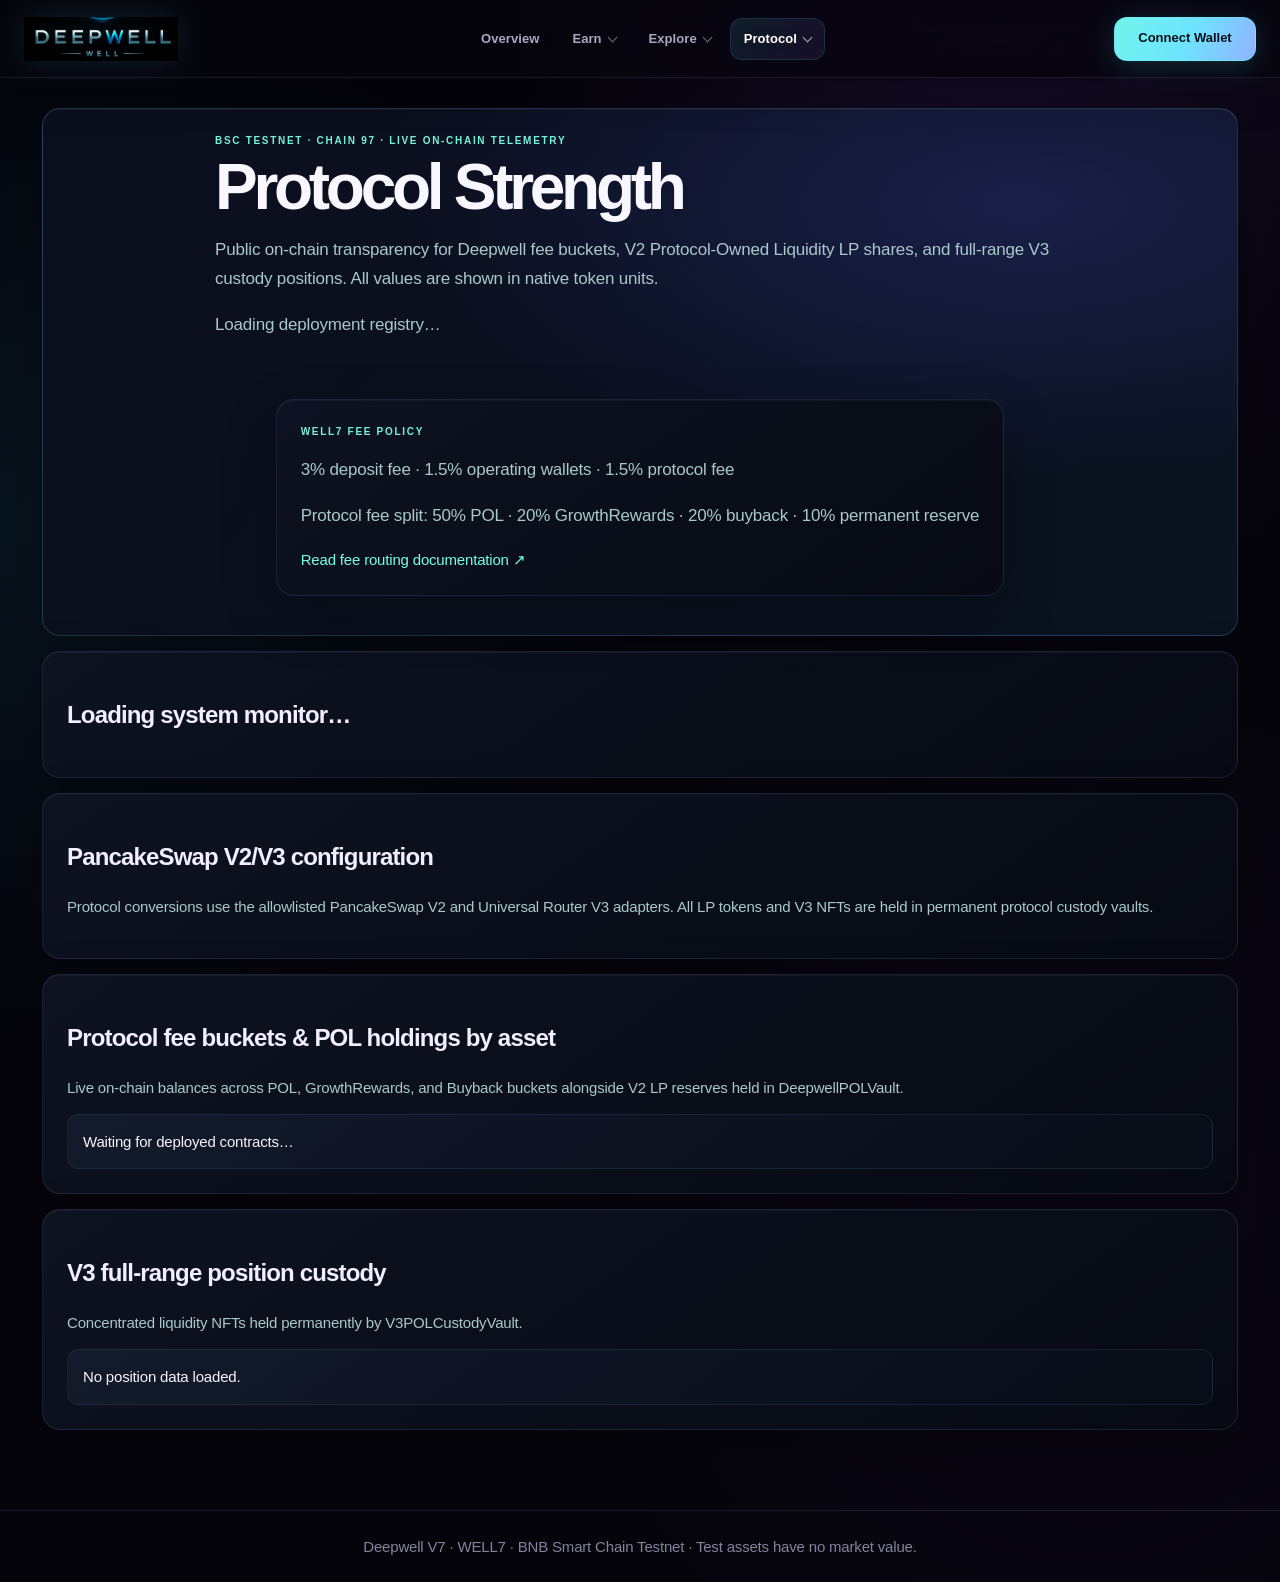
==== commit faaf71e6: "Add files via upload" ====
--- a/strength/index.html
+++ b/strength/index.html
@@ -4,32 +4,91 @@
   <meta charset="utf-8"><meta name="viewport" content="width=device-width,initial-scale=1">
   <title>Protocol Strength · Deepwell WELL7 Testnet</title>
   <meta name="description" content="Inspect WELL7 fee buckets, V2 POL shares and full-range V3 positions on BNB Smart Chain Testnet.">
-  <link rel="icon" href="/favicon.ico"><link rel="stylesheet" href="/static/css/app.css"><link rel="stylesheet" href="/meme/meme.css"><link rel="stylesheet" href="/static/css/polish.css"><link rel="stylesheet" href="/static/css/launch-ui.css?v=well7-v2-v3">
+  <link rel="icon" href="/favicon.ico">
+  <link rel="stylesheet" href="/static/css/app.css">
+  <link rel="stylesheet" href="/meme/meme.css">
+  <link rel="stylesheet" href="/static/css/polish.css">
+  <link rel="stylesheet" href="/static/css/launch-ui.css?v=well7-v2-v3">
   <style>
-    .strength-main{max-width:1240px;margin:30px auto 80px;padding:0 22px}.strength-hero,.strength-box,.asset-row{background:#071519;border:1px solid #164851;border-radius:18px;padding:24px;margin:15px 0}.strength-hero{display:grid;grid-template-columns:minmax(0,1fr) minmax(250px,320px);gap:28px;align-items:center}.strength-hero h1{font-size:clamp(38px,6vw,64px);margin:8px 0}.strength-hero p,.strength-box p{color:#a9c9cd}.strength-grid{display:grid;grid-template-columns:repeat(auto-fit,minmax(220px,1fr));gap:12px}.strength-metric{background:#031014;border:1px solid #133c43;border-radius:12px;padding:15px;overflow-wrap:anywhere}.strength-metric small{display:block;color:#76a2a8;text-transform:uppercase;font-size:11px;letter-spacing:.06em}.strength-metric b{display:block;margin-top:7px;font-size:15px;overflow-wrap:anywhere}.strength-status{min-height:24px;color:#73ffea}.warn{color:#ffe28a}.good{color:#76ffea}.route-note,.action-guide{color:#9fc7ca;font-size:13px}.asset-list{display:grid;gap:12px}.asset-heading{display:flex;justify-content:space-between;gap:15px;align-items:start}.asset-heading p{margin:5px 0;color:#8fb9bd}.asset-row h3{margin:0 0 4px}.asset-row code{overflow-wrap:anywhere;color:#93cbd0;font-size:12px}.poll-link{color:#72ffe9}.form-grid{display:grid;grid-template-columns:repeat(auto-fit,minmax(220px,1fr));gap:12px}.field{display:block;color:#d9eeee;font-size:14px;font-weight:600}.field input,.field select,.field textarea{display:block;width:100%;box-sizing:border-box;margin:7px 0 12px;padding:11px;background:#041317;color:#fff;border:1px solid #286a75;border-radius:8px;font:inherit}.field textarea{min-height:130px;font:12px/1.45 ui-monospace,monospace}.form-actions{display:flex;gap:8px;flex-wrap:wrap;align-items:center}.strength-box button{padding:11px 16px}.position-list{display:grid;gap:12px}.position-card{background:#031014;border:1px solid #133c43;border-radius:12px;padding:16px}.position-card h3{margin:0 0 10px}.notice{border-left:3px solid #76ffea;padding:12px 16px;background:#0b292e;color:#c8e7e9}
-    @media(max-width:850px){.strength-hero{grid-template-columns:1fr}}@media(max-width:650px){.strength-main{padding:0 14px}.strength-box,.asset-row,.strength-hero{padding:17px}.asset-heading{display:block}}
+    .strength-main{max-width:1240px;margin:30px auto 80px;padding:0 22px}
+    .strength-hero,.strength-box,.asset-row{background:#071519;border:1px solid #164851;border-radius:18px;padding:24px;margin:15px 0}
+    .strength-hero{display:grid;grid-template-columns:minmax(0,1fr) minmax(250px,320px);gap:28px;align-items:center}
+    .strength-hero h1{font-size:clamp(38px,6vw,64px);margin:8px 0}
+    .strength-hero p,.strength-box p{color:#a9c9cd}
+    .strength-grid{display:grid;grid-template-columns:repeat(auto-fit,minmax(220px,1fr));gap:12px}
+    .strength-metric{background:#031014;border:1px solid #133c43;border-radius:12px;padding:15px;overflow-wrap:anywhere}
+    .strength-metric small{display:block;color:#76a2a8;text-transform:uppercase;font-size:11px;letter-spacing:.06em}
+    .strength-metric b{display:block;margin-top:7px;font-size:15px;overflow-wrap:anywhere}
+    .strength-status{min-height:24px;color:#73ffea}
+    .warn{color:#ffe28a}.good{color:#76ffea}.route-note{color:#9fc7ca;font-size:13px}
+    .asset-list,.position-list{display:grid;gap:12px}
+    .asset-heading{display:flex;justify-content:space-between;gap:15px;align-items:start}
+    .asset-row h3{margin:0 0 4px}.asset-row code{overflow-wrap:anywhere;color:#93cbd0;font-size:12px}
+    .poll-link{color:#72ffe9}
+    .position-card{background:#031014;border:1px solid #133c43;border-radius:12px;padding:16px}
+    .position-card h3{margin:0 0 10px}
+    @media(max-width:850px){.strength-hero{grid-template-columns:1fr}}
+    @media(max-width:650px){.strength-main{padding:0 14px}.strength-box,.asset-row,.strength-hero{padding:17px}.asset-heading{display:block}}
   </style>
 </head>
 <body>
-  <header class="meme-head site-header"><a class="brand" href="/" aria-label="Deepwell home"><img src="/images/deepwell/deepwell-wordmark.png" alt="Deepwell"></a><nav class="site-nav" aria-label="Main navigation"><a class="nav-link" href="/">Overview</a><details class="nav-menu"><summary>Earn</summary><div class="nav-panel"><a class="nav-panel-link" href="/pools/">Token Staking</a><a class="nav-panel-link" href="/stocks/">Stock Staking</a><a class="nav-panel-link" href="/vaults/">Vaults</a><a class="nav-panel-link" href="/meme/">Meme Pools</a></div></details><details class="nav-menu"><summary>Explore</summary><div class="nav-panel"><a class="nav-panel-link" href="/meme/apply/">Apply to List</a><a class="nav-panel-link" href="/genesis/">Genesis</a></div></details><details class="nav-menu on"><summary>Protocol</summary><div class="nav-panel"><a class="nav-panel-link" href="/strength/" aria-current="page">Protocol Strength</a><a class="nav-panel-link" href="/docs/">Documentation</a></div></details></nav><details class="mobile-menu"><summary>Menu</summary><div class="mobile-panel"><a class="mobile-link" href="/">Overview</a><a class="mobile-link" href="/pools/">Token Staking</a><a class="mobile-link" href="/stocks/">Stock Staking</a><a class="mobile-link" href="/vaults/">Vaults</a><a class="mobile-link" href="/meme/">Meme Pools</a><a class="mobile-link" href="/manage/">Manage / Route Configuration</a><a class="mobile-link" href="/strength/" aria-current="page">Protocol Strength</a><a class="mobile-link" href="/docs/">Documentation</a></div></details><button id="connect" class="wallet-button">Connect Wallet</button></header>
+  <header class="meme-head site-header">
+    <a class="brand" href="/" aria-label="Deepwell home"><img src="/images/deepwell/deepwell-wordmark.png" alt="Deepwell"></a>
+    <nav class="site-nav" aria-label="Main navigation">
+      <a class="nav-link" href="/">Overview</a>
+      <details class="nav-menu"><summary>Earn</summary><div class="nav-panel"><a class="nav-panel-link" href="/pools/">Token Staking</a><a class="nav-panel-link" href="/stocks/">Stock Staking</a><a class="nav-panel-link" href="/vaults/">Vaults</a><a class="nav-panel-link" href="/meme/">Meme Pools</a></div></details>
+      <details class="nav-menu"><summary>Explore</summary><div class="nav-panel"><a class="nav-panel-link" href="/meme/apply/">Apply to List</a><a class="nav-panel-link" href="/genesis/">Genesis</a></div></details>
+      <details class="nav-menu on"><summary>Protocol</summary><div class="nav-panel"><a class="nav-panel-link" href="/strength/" aria-current="page">Protocol Strength</a><a class="nav-panel-link" href="/docs/">Documentation</a></div></details>
+    </nav>
+    <details class="mobile-menu"><summary>Menu</summary><div class="mobile-panel"><a class="mobile-link" href="/">Overview</a><a class="mobile-link" href="/pools/">Token Staking</a><a class="mobile-link" href="/stocks/">Stock Staking</a><a class="mobile-link" href="/vaults/">Vaults</a><a class="mobile-link" href="/meme/">Meme Pools</a><a class="mobile-link" href="/meme/apply/">Apply to List</a><a class="mobile-link" href="/genesis/">Genesis</a><a class="mobile-link" href="/strength/" aria-current="page">Protocol Strength</a><a class="mobile-link" href="/docs/">Documentation</a></div></details>
+    <button id="connect" class="wallet-button">Connect Wallet</button>
+  </header>
+
   <main class="strength-main">
-    <section class="strength-hero"><div><div class="eyebrow">BSC TESTNET · CHAIN 97 · LIVE ON-CHAIN READS</div><h1>Protocol Strength</h1><p>Inspect fee accounting, approved V2/V3 routes, V2 POL LP shares and V3 full-range positions. Token amounts stay in each asset’s own units.</p><p id="status" class="strength-status">Loading deployment registry…</p></div><aside class="strength-box"><div class="eyebrow">WELL7 FEE POLICY</div><p>3% deposit fee · 1.5% operating wallets · 1.5% protocol fee</p><p>Protocol fee split: 50% POL · 20% GrowthRewards · 20% buyback · 10% permanent reserve</p><a href="/manage/">Manage approved assets and pools ↗</a></aside></section>
+    <section class="strength-hero">
+      <div>
+        <div class="eyebrow">BSC TESTNET · CHAIN 97 · LIVE ON-CHAIN TELEMETRY</div>
+        <h1>Protocol Strength</h1>
+        <p>Public on-chain transparency for Deepwell fee buckets, V2 Protocol-Owned Liquidity LP shares, and full-range V3 custody positions. All values are shown in native token units.</p>
+        <p id="status" class="strength-status">Loading deployment registry…</p>
+      </div>
+      <aside class="strength-box">
+        <div class="eyebrow">WELL7 FEE POLICY</div>
+        <p>3% deposit fee · 1.5% operating wallets · 1.5% protocol fee</p>
+        <p>Protocol fee split: 50% POL · 20% GrowthRewards · 20% buyback · 10% permanent reserve</p>
+        <a class="poll-link" href="/docs/#fees">Read fee routing documentation ↗</a>
+      </aside>
+    </section>
+
     <section id="protocol-dashboard" class="strength-box"><h2>Loading system monitor…</h2></section>
-    <section class="strength-box"><h2>PancakeSwap V2/V3 configuration</h2><p>Conversions use the Universal Router adapter. Routes are limited to approved PancakeSwap V2/V3 pools, three hops and one route. V4/Infinity is excluded.</p><div id="dex" class="strength-grid"></div><div id="activation"></div></section>
-    <section class="strength-box"><h2>Protocol fee buckets</h2><p>Balances below are current on-chain buckets in token units. Processing is owner-triggered and requires a fresh route quote, explicit output minimums and a bounded deadline.</p><div id="assets" class="asset-list"><div class="strength-metric">Waiting for deployed contracts…</div></div></section>
-    <section class="strength-box"><h2>Process a fee bucket</h2><p>For POL, the manager swaps half the selected bucket and supplies the other half to the chosen liquidity handler. For GrowthRewards or buyback, it converts the full selected amount into WELL7.</p>
-      <div class="form-grid"><label class="field">Asset<select id="feeAsset"></select></label><label class="field">Destination<select id="feeAction"><option value="liquidity">POL liquidity</option><option value="growth">GrowthRewards WELL7</option><option value="buyback">Buyback WELL7</option></select></label><label class="field">Amount (blank = full bucket)<input id="feeAmount" placeholder="Token units, e.g. 12.5"></label><label class="field">Minimum WELL7 output (raw units)<input id="minWellOut" placeholder="Paste minOutRaw from route discovery"></label></div>
-      <label class="field">Route JSON<textarea id="routeJson" spellcheck="false" placeholder='Paste the Smart Router output or a Route object: {"tokens":["0x…","0x…"],"venues":[0],"feeTiers":[0],"minHopOuts":["1000000"]}'></textarea></label>
-      <div class="form-grid"><label class="field">POL version<select id="polVersion"><option value="0">V2 · fungible LP to POL vault</option><option value="1">V3 · full-range position NFT custody</option></select></label><label class="field">V3 fee tier<select id="v3FeeTier"><option value="100">100 · 0.01%</option><option value="500">500 · 0.05%</option><option value="2500">2500 · 0.25%</option><option value="10000">10000 · 1%</option></select></label><label class="field">Minimum fee-token amount (raw units)<input id="minTokenAmount" value="1"></label><label class="field">Minimum WELL7 added (raw units)<input id="minWellAmount" value="1"></label><label class="field">Minimum LP / V3 liquidity (raw units)<input id="minLiquidity" value="1"></label></div>
-      <div class="form-actions"><button id="processBucket" class="meme-btn">Review and process bucket</button><span id="processStatus" class="strength-status" aria-live="polite"></span></div><p class="route-note">Route discovery is read-only: see <code>scripts/ROUTE-DISCOVERY.md</code>. Route arrays must match the token endpoints and allowlisted pools. Amount minimums are raw units; the route’s final minimum must be at least the WELL7 output minimum.</p>
+
+    <section class="strength-box">
+      <h2>PancakeSwap V2/V3 configuration</h2>
+      <p>Protocol conversions use the allowlisted PancakeSwap V2 and Universal Router V3 adapters. All LP tokens and V3 NFTs are held in permanent protocol custody vaults.</p>
+      <div id="dex" class="strength-grid"></div>
+      <div id="activation" hidden></div>
     </section>
-    <section class="strength-box"><h2>V3 position custody and fees</h2><p>V3 position NFTs remain in protocol custody. This release supports full-range positions, explicit fee collection and explicit fee reinvestment. No active range-rebalancing workflow is included.</p><div id="v3Positions" class="position-list"><div class="strength-metric">No position data loaded.</div></div>
-      <h3>Collect position fees</h3><div class="form-grid"><label class="field">Position token ID<input id="collectId" inputmode="numeric"></label><label class="field">Max token0 (raw)<input id="collectMax0" value="340282366920938463463374607431768211455"></label><label class="field">Max token1 (raw)<input id="collectMax1" value="340282366920938463463374607431768211455"></label></div><button id="collectFees" class="meme-btn">Collect fees to POL manager</button>
-      <h3>Reinvest collected fees into the same full-range position</h3><div class="form-grid"><label class="field">Position token ID<input id="reinvestId" inputmode="numeric"></label><label class="field">Token0 amount (human units)<input id="reinvestAmount0"></label><label class="field">Token1 amount (human units)<input id="reinvestAmount1"></label><label class="field">Minimum token0 (raw)<input id="reinvestMin0" value="1"></label><label class="field">Minimum token1 (raw)<input id="reinvestMin1" value="1"></label><label class="field">Minimum V3 liquidity increase (raw)<input id="reinvestMinLiquidity" value="1"></label></div><button id="reinvestFees" class="meme-btn">Reinvest into full-range position</button><p id="positionActionStatus" class="strength-status" aria-live="polite"></p>
+
+    <section class="strength-box">
+      <h2>Protocol fee buckets &amp; POL holdings by asset</h2>
+      <p>Live on-chain balances across POL, GrowthRewards, and Buyback buckets alongside V2 LP reserves held in DeepwellPOLVault.</p>
+      <div id="assets" class="asset-list"><div class="strength-metric">Waiting for deployed contracts…</div></div>
     </section>
-    <section class="strength-box"><h2>Operating notes</h2><ul class="action-guide"><li>Before listing, review token transfer taxes, rebasing, pause/blacklist controls and administrative privileges.</li><li>Approve route assets and pools in <a href="/manage/">Manage → Route Configuration</a>. The contract rejects unapproved route assets, venues, pools, recipients and expired or distant deadlines.</li><li>V2 LP tokens and V3 NFTs are liquidity custody positions only. Token staking pools accept ordinary ERC-20 assets.</li><li>V3 POL is full range for this release. Collected fees are held separately by the POL manager until an explicit reinvestment action.</li></ul><p class="warn">Testnet contract behavior and mock-router tests do not establish production readiness. Review deployed addresses and live pool liquidity before signing.</p></section>
+
+    <section class="strength-box">
+      <h2>V3 full-range position custody</h2>
+      <p>Concentrated liquidity NFTs held permanently by V3POLCustodyVault.</p>
+      <div id="v3Positions" class="position-list"><div class="strength-metric">No position data loaded.</div></div>
+    </section>
   </main>
+
   <footer class="meme-footer">Deepwell V7 · WELL7 · BNB Smart Chain Testnet · Test assets have no market value.</footer>
-  <script src="/static/js/ethers.umd.min.js"></script><script src="/static/js/bsc-config.js"></script><script src="/static/js/runtime-env.js"></script><script src="/static/js/dw-viz.js?v=20261010c"></script><script src="/strength/config.js"></script><script src="/static/js/wallet-session.js?v=20261013d"></script><script src="/strength/strength.js?v=well7-v2-v3"></script>
+  <script src="/static/js/ethers.umd.min.js"></script>
+  <script src="/static/js/bsc-config.js"></script>
+  <script src="/static/js/runtime-env.js"></script>
+  <script src="/static/js/dw-viz.js?v=20261010c"></script>
+  <script src="/strength/config.js"></script>
+  <script src="/static/js/wallet-session.js?v=20261013d"></script>
+  <script src="/strength/strength.js?v=well7-v2-v3"></script>
 </body>
-</html>
+</html>
